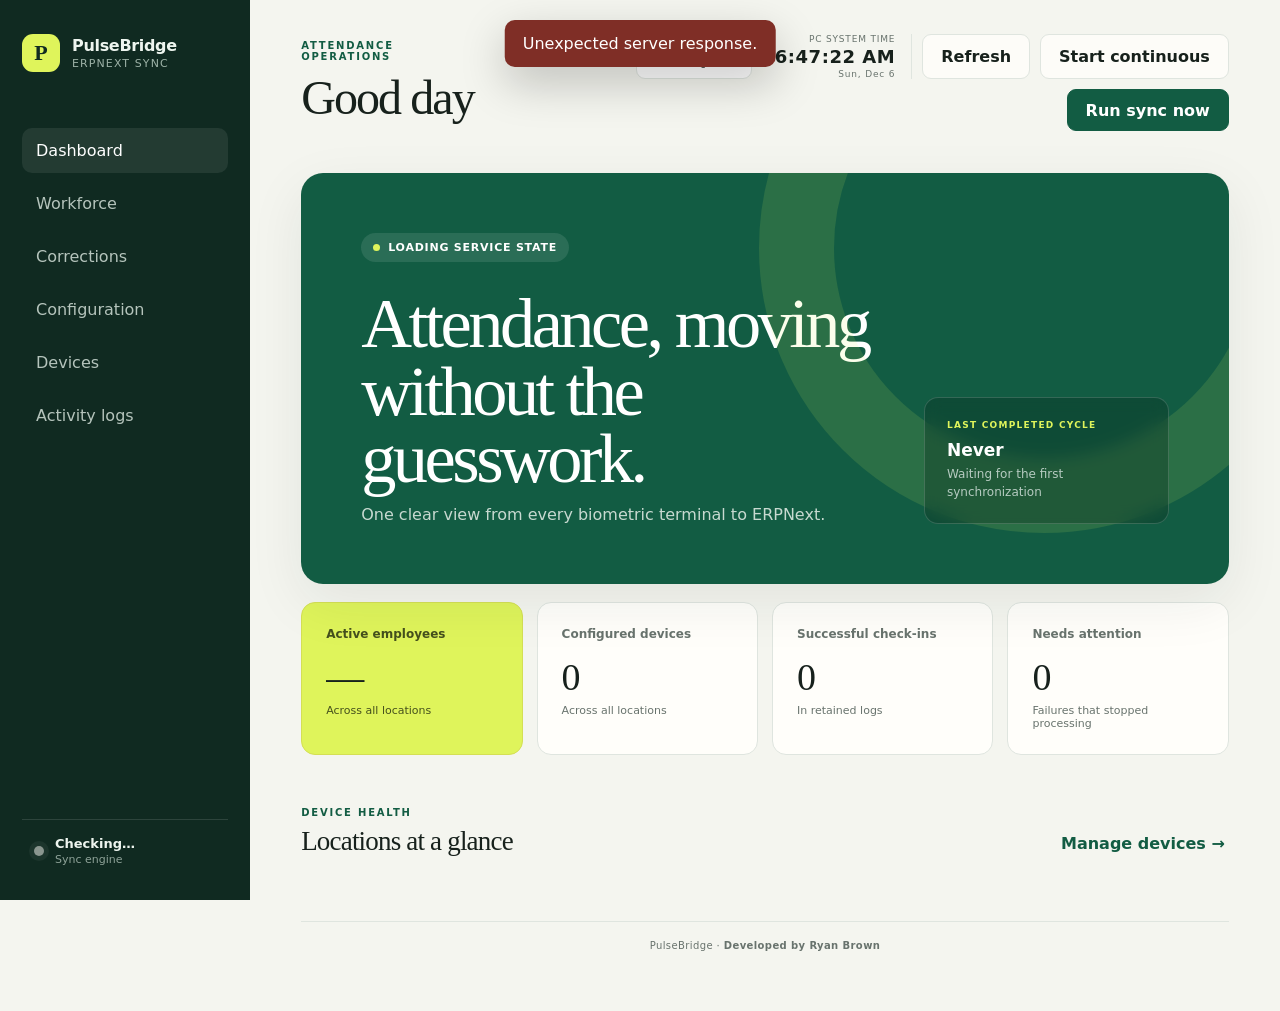
==== templates/index.html @ 0f3df9a3 "Add PulseBridge page templates" ====
<!doctype html>
<html lang="en">
<head>
  <meta charset="utf-8">
  <meta name="viewport" content="width=device-width, initial-scale=1">
  <meta name="description" content="Manage biometric attendance synchronization with ERPNext.">
  <meta name="author" content="Ryan Brown">
  <title>PulseBridge · ERPNext Biometric Sync</title>
  <link rel="icon" id="appFavicon" href="data:,">
  <link rel="stylesheet" href="/static/app.css?v=20260818-9">
</head>
<body>
  <div class="shell">
    <aside class="sidebar">
      <a class="brand" href="#dashboard" aria-label="PulseBridge home">
        <span class="brand-mark" id="brandMark">P</span>
        <span><strong id="brandName">PulseBridge</strong><small>ERPNext Sync</small></span>
      </a>
      <nav aria-label="Main navigation">
        <button class="nav-link active" data-view="dashboard">Dashboard</button>
        <button class="nav-link" data-view="workforce">Workforce</button>
        <button class="nav-link admin-only" data-view="device-users" hidden>Device users</button>
        <button class="nav-link" data-view="corrections">Corrections</button>
        <button class="nav-link" data-view="configuration">Configuration</button>
        <button class="nav-link" data-view="devices">Devices</button>
        <button class="nav-link" data-view="logs">Activity logs</button>
        <button class="nav-link admin-only" data-view="admin" hidden>Administration</button>
        <a class="nav-link nav-external admin-only" id="erpHrmLink" href="#" target="_blank" rel="noopener noreferrer" hidden>ERPNext HRM <span aria-hidden="true">↗</span></a>
      </nav>
      <div class="sidebar-foot">
        <span class="status-dot" id="sideStatusDot"></span>
        <div><strong id="sideStatus">Checking…</strong><small>Sync engine</small></div>
      </div>
    </aside>

    <main>
      <header class="topbar">
        <div>
          <p class="eyebrow">ATTENDANCE OPERATIONS</p>
          <h1 id="pageTitle">Good day</h1>
        </div>
        <div class="top-actions">
          <div class="erp-connection checking" id="erpConnection"><i></i><span><strong>ERPNext</strong><small>Checking…</small></span></div>
          <div class="system-clock" aria-label="PC system clock"><small>PC SYSTEM TIME</small><strong id="systemClock">--:--:--</strong><span id="systemDate">Loading date</span></div>
          <button class="button ghost" id="refreshButton">Refresh</button>
          <button class="button ghost" id="serviceToggleButton">Start continuous</button>
          <button class="button primary" id="runOnceButton">Run sync now</button>
        </div>
      </header>
      <div class="sync-progress" id="syncProgress" hidden>
        <div class="sync-progress-head"><div><small>ATTENDANCE SYNC PROGRESS</small><strong id="syncProgressLabel">Starting synchronization…</strong></div><b id="syncProgressPercent">0%</b></div>
        <div class="sync-overall-track"><span id="syncProgressBar"></span></div>
        <small class="sync-progress-counts" id="syncProgressCounts">Preparing configured devices…</small>
        <details class="sync-device-details" id="syncDeviceDetails">
          <summary><span>Device progress</span><small id="syncDeviceSummary">Preparing devices…</small></summary>
          <div class="sync-device-progress" id="syncDeviceProgress"></div>
        </details>
      </div>

      <section class="view active" id="view-dashboard">
        <div class="hero-panel">
          <div>
            <span class="live-pill"><i></i><span id="heroState">Loading service state</span></span>
            <h2>Attendance, moving<br>without the guesswork.</h2>
            <p>One clear view from every biometric terminal to ERPNext.</p>
          </div>
          <div class="hero-cycle">
            <small>LAST COMPLETED CYCLE</small>
            <strong id="lastCycle">Never</strong>
            <span id="cycleDetail">Waiting for the first synchronization</span>
          </div>
        </div>

        <div class="metrics">
          <article class="employee-total"><span>Active employees</span><strong id="employeeCount">—</strong><small>Across all locations</small></article>
          <article><span>Configured devices</span><strong id="deviceCount">0</strong><small>Across all locations</small></article>
          <article><span>Successful check-ins</span><strong id="successCount">0</strong><small>In retained logs</small></article>
          <article><span>Needs attention</span><strong id="failureCount">0</strong><small>Failures that stopped processing</small></article>
        </div>

        <div class="section-head">
          <div><p class="eyebrow">DEVICE HEALTH</p><h3>Locations at a glance</h3></div>
          <button class="text-button" data-go="devices">Manage devices →</button>
        </div>
        <div class="device-grid" id="overviewDevices"></div>
      </section>

      <section class="view" id="view-workforce">
        <div class="section-head compact">
          <div><p class="eyebrow">WORKFORCE</p><h2>Employees by location</h2><p>Active employees grouped by ERPNext Branch.</p></div>
          <span class="data-note" id="employeeStatus">Loading from ERPNext…</span>
        </div>
        <div class="workforce-total"><span>ALL LOCATIONS</span><strong id="workforceTotal">—</strong><small>Active employees in ERPNext</small></div>
        <div class="employee-grid" id="employeeLocations"></div>
      </section>

      <section class="view" id="view-device-users">
        <div class="section-head compact">
          <div><p class="eyebrow">DEVICE DIRECTORY</p><h2>Import clock users</h2><p>Scan a ZKTeco clock directly, compare enrolled users with ERPNext, and create selected missing employees for HR completion.</p></div>
        </div>
        <div class="device-user-scan">
          <label>Biometric location<select id="deviceUserLocation"></select></label>
          <button class="button primary" id="scanDeviceUsers">Scan device users</button>
          <span id="deviceUserScanStatus">Choose a reachable device.</span>
        </div>
        <div class="device-user-metrics" id="deviceUserMetrics" hidden></div>
        <div class="device-user-import" id="deviceUserImport" hidden>
          <div class="import-guidance"><strong>Clock and ERPNext identity</strong><span>Edit a name and use <b>Save to clock</b> to rename that device user. For new ERPNext employees, Employee ID can be edited; Biometric ID is locked to the clock User ID so future punches match. Employees are created <b>Inactive</b> for HR review.</span></div>
          <div class="import-defaults">
            <label>Company<select id="deviceUserCompany"></select></label>
            <label>Branch<select id="deviceUserBranch"></select></label>
            <label>Date of joining<input id="deviceUserJoiningDate" type="date"></label>
            <button class="button primary" id="importDeviceUsers">Upload selected to ERPNext</button>
          </div>
          <div class="device-user-toolbar">
            <label>Show<select id="deviceUserFilter"><option value="all">All users</option><option value="eligible">Eligible</option><option value="missing">Missing in ERPNext</option><option value="exists">Exists in ERPNext</option><option value="possible">Possible match</option><option value="no-fingerprint">No fingerprint</option></select></label>
            <label>Search<input id="deviceUserSearch" type="search" placeholder="Name or user ID"></label>
            <label>Rows<select id="deviceUserPageSize"><option value="20">20</option><option value="30">30</option><option value="50">50</option><option value="100">100</option></select></label>
            <div class="selection-count" id="deviceUserSelectedCount"><strong>0 selected</strong><span>No users selected</span></div>
            <div class="device-user-pagination"><button class="button ghost" id="deviceUserPrev" type="button">Previous</button><span id="deviceUserPageLabel">0 users</span><button class="button ghost" id="deviceUserNext" type="button">Next</button></div>
          </div>
          <div class="table-card device-user-table"><table><thead><tr><th>Select</th><th>Clock User ID</th><th>Employee name</th><th>ERP Employee ID</th><th>Biometric ID</th><th>Clock action</th><th>Fingerprints</th><th>ERPNext</th><th>Gender</th><th>Date of birth</th></tr></thead><tbody id="deviceUserRows"></tbody></table></div>
          <div class="import-results" id="deviceUserImportResults" aria-live="polite"></div>
        </div>
      </section>

      <section class="view" id="view-corrections">
        <div class="section-head compact">
          <div><p class="eyebrow">ATTENDANCE SAFETY NET</p><h2>Single-punch corrections</h2><p>Missing IN or OUT punches are issued only after the shift and its grace period have ended.</p></div>
          <button class="button ghost" id="refreshCorrections">Refresh</button>
        </div>
        <div class="correction-banner">
          <div><strong id="correctionState">Loading correction status…</strong><span>Generated records use the device label <code>AUTO-CORRECTION</code> and receive an ERPNext comment for review.</span></div>
          <label class="toggle-control"><input id="correctionOverallToggle" type="checkbox"><span class="toggle-track"></span><b>All locations</b></label>
        </div>
        <div class="location-correction-card">
          <div class="location-correction-head"><div><p class="eyebrow">LOCATION CONTROL</p><h3>Automatic time correction</h3><p>Turn correction off only where you do not want PulseBridge creating a missing IN or OUT.</p></div><button class="button primary" id="saveCorrectionSettings">Save correction settings</button></div>
          <div class="location-toggle-grid" id="locationCorrectionToggles"></div>
        </div>
        <div class="shift-health" id="shiftHealth"></div>
        <div class="section-head correction-head"><div><p class="eyebrow">WAITING</p><h3>Unmatched real punches</h3></div><span class="data-note" id="pendingCount">0 pending</span></div>
        <div class="correction-range-card">
          <div><strong>Correct a date range</strong><span>Only unmatched punches from enabled locations are processed. Shifts still inside their grace period remain waiting.</span></div>
          <label>From<input id="correctionFromDate" type="date"></label>
          <label>Through<input id="correctionToDate" type="date"></label>
          <button class="button primary" id="runCorrectionRange">Correct selected range</button>
        </div>
        <div class="table-card pending-table-card"><table><thead><tr><th>Employee ID</th><th>Location</th><th>Assignment date</th><th>Shift</th><th>Real punch</th><th>Will issue</th></tr></thead><tbody id="pendingCorrections"></tbody></table></div>
        <div class="section-head correction-head"><div><p class="eyebrow">AUDIT</p><h3>Issued corrections</h3></div></div>
        <div class="log-panel"><pre id="correctionHistory">Loading…</pre></div>
      </section>

      <section class="view" id="view-configuration">
        <div class="section-head compact">
          <div><p class="eyebrow">CONNECTION</p><h2>ERPNext configuration</h2><p>Credentials stay on this server and are never shown after saving.</p></div>
        </div>
        <form id="configForm" class="form-card">
          <div class="field wide"><label for="erpUrl">ERPNext URL</label><input id="erpUrl" type="url" required placeholder="https://erp.yourcompany.com"></div>
          <div class="field"><label for="apiKey">API key</label><div class="secret-input"><input id="apiKey" type="password" required autocomplete="off"><button type="button" data-reveal="apiKey" aria-label="Show API key">Show</button></div></div>
          <div class="field"><label for="apiSecret">API secret</label><div class="secret-input"><input id="apiSecret" type="password" autocomplete="new-password" placeholder="Leave blank to keep saved secret"><button type="button" data-reveal="apiSecret" aria-label="Show API secret">Show</button></div><small id="secretHint"></small></div>
          <div class="field"><label for="erpVersion">ERPNext version</label><input id="erpVersion" type="number" min="12" value="15"></div>
          <div class="field"><label for="pullFrequency">Pull every (minutes)</label><input id="pullFrequency" type="number" min="1" max="1440" value="15"></div>
          <div class="field"><label for="importStartDate">Sync punches from</label><input id="importStartDate" type="date"><small>Manual “Run sync now” begins on this date.</small></div>
          <div class="field"><label for="importEndDate">Sync punches through</label><input id="importEndDate" type="date"><small>Inclusive. Leave blank to sync through today.</small></div>
          <details class="advanced wide">
            <summary>Advanced shift logic</summary>
            <p>These fields preserve the custom logic from your existing <code>local_config.py</code>. Values use JSON format.</p>
            <div class="advanced-grid">
              <div class="field"><label for="defaultShifts">Device default shifts</label><textarea id="defaultShifts" rows="7" spellcheck="false"></textarea></div>
              <div class="field"><label for="shiftBoundaries">Shift boundaries</label><textarea id="shiftBoundaries" rows="7" spellcheck="false"></textarea></div>
              <div class="field"><label for="shiftLogic">IN/OUT time windows</label><textarea id="shiftLogic" rows="10" spellcheck="false"></textarea></div>
              <div class="field"><label for="allowedDeviceShifts">Allowed shifts by device</label><textarea id="allowedDeviceShifts" rows="10" spellcheck="false"></textarea></div>
              <label class="check-field"><input id="autoShift" type="checkbox"> Automatically detect shifts from punch time</label>
              <label class="check-field"><input id="autoAssignment" type="checkbox"> Create temporary Shift Assignments when needed</label>
              <label class="check-field"><input id="autoCorrectPunches" type="checkbox"> Correct a missing IN or OUT after the shift grace period</label>
              <label class="check-field"><input id="syncDeviceTime" type="checkbox"> Automatically set every device clock from this PC during attendance sync</label>
              <div class="field"><label for="singlePunchGrace">Single-punch grace by shift (minutes)</label><textarea id="singlePunchGrace" rows="7" spellcheck="false"></textarea></div>
              <div class="field"><label for="maxShiftDistance">Maximum shift distance (minutes)</label><input id="maxShiftDistance" type="number" min="1" max="1440"></div>
              <div class="field"><label for="assignmentPrefix">Automatic assignment prefix</label><input id="assignmentPrefix"></div>
            </div>
          </details>
          <div class="form-actions wide">
            <button type="button" class="button ghost" id="testErpButton">Test connection</button>
            <button type="submit" class="button primary">Save configuration</button>
          </div>
        </form>
        <div class="warning-card"><strong>Permission checklist</strong><p>The ERPNext API user needs Create access to Employee Checkin and Write access to Shift Type.</p></div>
      </section>

      <section class="view" id="view-devices">
        <div class="section-head compact">
          <div><p class="eyebrow">TERMINALS</p><h2>Biometric devices</h2><p>Add each ZKTeco-compatible terminal reachable from this server.</p></div>
          <button class="button primary" id="addDeviceButton">+ Add device</button>
        </div>
        <div class="clock-control">
          <div><p class="eyebrow">CLOCK CONTROL</p><h3>ZKTeco device time</h3><p>PC time is authoritative. Manual sync sets every reachable terminal to this computer's local time.</p></div>
          <button class="button primary" id="syncAllClocksButton">Sync all device clocks</button>
        </div>
        <div class="clock-results" id="clockSyncResults" aria-live="polite"></div>
        <div id="deviceEditor" class="device-editor"></div>
      </section>

      <section class="view" id="view-logs">
        <div class="section-head compact">
          <div><p class="eyebrow">AUDIT TRAIL</p><h2>Activity logs</h2><p>Recent sync messages from this installation.</p></div>
          <div class="segmented" role="group" aria-label="Log type">
            <button class="active" data-log="activity">Activity</button><button data-log="errors">Errors</button><button data-log="console">Console</button><button data-log="history">History</button>
          </div>
        </div>
        <div class="log-panel"><div class="log-toolbar"><span id="logLabel">Activity</span><button class="text-button" id="refreshLogs">Refresh</button></div><pre id="logOutput">Loading…</pre></div>
      </section>
      <section class="view" id="view-admin">
        <div class="section-head compact"><div><p class="eyebrow">OWNER CONTROL</p><h2>Administration</h2><p>Only administrators can manage access and branding.</p></div></div>
        <div class="admin-grid">
          <form class="form-card admin-card" id="brandingForm">
            <div class="field wide"><label for="adminAppName">Application name</label><input id="adminAppName" maxlength="60"></div>
            <div class="field wide"><label for="adminLogo">Logo image</label><input id="adminLogo" type="file" accept="image/png,image/jpeg,image/webp"><small>PNG, JPEG, or WebP; maximum 1.5 MB.</small></div>
            <div class="field wide"><label for="adminFooter">Footer text</label><input id="adminFooter" maxlength="160"></div>
            <div class="field"><label for="adminThemePreset">Color theme</label><select id="adminThemePreset"><option value="pulse">PulseBridge default</option><option value="logo">Logo colors</option><option value="ocean">Ocean</option><option value="royal">Royal</option><option value="sunset">Sunset</option></select></div>
            <div class="field"><label for="adminThemeMode">Appearance</label><select id="adminThemeMode"><option value="light">Light mode</option><option value="dark">Dark mode</option></select></div>
            <small class="theme-admin-note wide">The saved theme is applied to the dashboard for every user. Logo colors are generated from the uploaded logo.</small>
            <div class="form-actions wide"><button type="submit" class="button primary">Save branding</button></div>
          </form>
          <form class="form-card admin-card" id="userForm">
            <input id="editUserId" type="hidden">
            <div class="field"><label for="adminUsername">Username</label><input id="adminUsername" required minlength="3" maxlength="50" autocomplete="off"></div>
            <div class="field"><label for="adminPassword">Password</label><input id="adminPassword" type="password" minlength="10" autocomplete="new-password" placeholder="10 characters minimum"></div>
            <div class="field"><label for="adminRole">Role</label><select id="adminRole"><option value="user">User</option><option value="admin">Administrator</option></select></div>
            <label class="check-field"><input id="adminUserActive" type="checkbox" checked> Account active</label>
            <div class="form-actions wide"><button type="button" class="button ghost" id="cancelUserEdit">Clear</button><button type="submit" class="button primary">Save user</button></div>
          </form>
        </div>
        <div class="table-card"><table><thead><tr><th>Username</th><th>Role</th><th>Status</th><th>Actions</th></tr></thead><tbody id="adminUsers"></tbody></table></div>
        <section class="backup-section" aria-labelledby="backupTitle">
          <div class="backup-head">
            <div><p class="eyebrow">CONFIGURATION SAFETY</p><h3 id="backupTitle">Backup &amp; restore</h3><p>Save the complete PulseBridge setup to one password-encrypted file, then restore it on this PC or a new installation.</p></div>
            <div class="backup-scope"><span>ERPNext credentials</span><span>Devices &amp; shifts</span><span>Correction settings</span><span>Branding &amp; themes</span><span>Users &amp; administrators</span></div>
          </div>
          <div class="backup-grid">
            <form class="backup-panel" id="backupExportForm">
              <span class="backup-number">01</span><h4>Create backup</h4><p>Choose a password you will remember. PulseBridge cannot recover a forgotten backup password.</p>
              <label>Backup password<input id="backupExportPassword" type="password" required minlength="10" maxlength="256" autocomplete="new-password" placeholder="10 characters minimum"></label>
              <label>Confirm password<input id="backupExportConfirm" type="password" required minlength="10" maxlength="256" autocomplete="new-password" placeholder="Repeat backup password"></label>
              <button class="button primary" type="submit">Download encrypted backup</button>
            </form>
            <form class="backup-panel restore-panel" id="backupRestoreForm">
              <span class="backup-number">02</span><h4>Restore backup</h4><p>Restoring replaces all local configuration, branding, themes, and user accounts with the contents of the file.</p>
              <label>Backup file<input id="backupRestoreFile" type="file" required accept=".pulsebackup,application/octet-stream"></label>
              <label>Backup password<input id="backupRestorePassword" type="password" required minlength="10" maxlength="256" autocomplete="current-password" placeholder="Password used to create backup"></label>
              <button class="button danger" type="submit">Restore complete setup</button>
            </form>
          </div>
          <p class="backup-note"><strong>Not included:</strong> employee and attendance records already stored in ERPNext, biometric fingerprints stored on clocks, and temporary activity logs.</p>
        </section>
      </section>
      <footer class="developer-credit"><span id="footerBrand">PulseBridge</span> · <strong id="footerText">Developed by Ryan Brown</strong></footer>
    </main>
  </div>

  <div class="toast" id="toast" role="status" aria-live="polite"></div>
  <script src="/static/app.js?v=20260818-9" defer></script>
</body>
</html>
---- static/app.css ----
:root {
  --ink: #17211c;
  --muted: #68736d;
  --line: #dfe5df;
  --paper: #f4f5ef;
  --card: #fffefa;
  --green: #125c43;
  --lime: #dff45b;
  --sidebar: #102a21;
  --input: #fff;
  --table-head: #f3f5f0;
  --soft: #f6f7f2;
  --selected-row: #f0f7c7;
  --red: #ad3a2e;
  --shadow: 0 18px 55px rgba(28, 42, 34, .08);
}

body[data-theme="ocean"] { --green: #155f80; --lime: #74ddd2; --sidebar: #102d3b; }
body[data-theme="royal"] { --green: #5b439b; --lime: #d8c8ff; --sidebar: #261c43; }
body[data-theme="sunset"] { --green: #984b31; --lime: #f4bd65; --sidebar: #3b2118; }
body[data-mode="dark"] {
  color-scheme: dark;
  --ink: #edf4f0;
  --muted: #9eada6;
  --line: #34463d;
  --paper: #0c1511;
  --card: #15211b;
  --input: #101b16;
  --table-head: #1b2922;
  --soft: #18241e;
  --selected-row: #273c2d;
  --shadow: 0 18px 55px rgba(0, 0, 0, .28);
}

* { box-sizing: border-box; }
html { scroll-behavior: smooth; }
body {
  margin: 0;
  color: var(--ink);
  background: var(--paper);
  font-family: Inter, ui-sans-serif, system-ui, -apple-system, BlinkMacSystemFont, "Segoe UI", sans-serif;
  cursor: default;
  user-select: none;
}
button, input, select, textarea { font: inherit; }
button { cursor: pointer; }
input:not([type="checkbox"]):not([type="radio"]):not([type="button"]):not([type="submit"]), textarea { cursor: text; user-select: text; }
input[type="checkbox"], input[type="radio"], input[type="button"], input[type="submit"] { cursor: pointer; user-select: none; }
select, a, label, summary { cursor: pointer; }

.shell { min-height: 100vh; display: grid; grid-template-columns: 250px minmax(0, 1fr); }
.sidebar {
  position: sticky; top: 0; height: 100vh; padding: 34px 22px;
  display: flex; flex-direction: column; color: #eef5ef; background: var(--sidebar);
}
.brand { display: flex; align-items: center; gap: 12px; color: inherit; text-decoration: none; }
.brand-mark {
  width: 38px; height: 38px; display: grid; place-items: center; border-radius: 11px;
  color: var(--sidebar); background: var(--lime); font-family: Georgia, serif; font-size: 22px; font-weight: 800;
}
.brand strong, .brand small { display: block; }
.brand strong { letter-spacing: -.02em; }
.brand small { margin-top: 2px; color: #9db2a7; font-size: 11px; letter-spacing: .1em; text-transform: uppercase; }
nav { margin-top: 56px; display: grid; gap: 8px; }
.nav-link {
  width: 100%; padding: 13px 14px; display: flex; gap: 14px; align-items: center;
  border: 0; border-radius: 10px; color: #b5c4bc; background: transparent; font: inherit; text-align: left; text-decoration: none;
}
.nav-link:hover, .nav-link.active { color: #fff; background: rgba(255,255,255,.08); }
.nav-external { margin-top: -4px; padding-top: 10px; padding-bottom: 10px; justify-content: space-between; color: var(--lime); border: 1px solid rgba(255,255,255,.1); font-size: 11px; font-weight: 750; }
.nav-external:hover { color: var(--lime); border-color: color-mix(in srgb, var(--lime) 40%, transparent); }
.sidebar-foot { margin-top: auto; padding: 16px 12px 0; display: flex; gap: 11px; align-items: center; border-top: 1px solid rgba(255,255,255,.12); }
.sidebar-foot strong, .sidebar-foot small { display: block; }
.sidebar-foot strong { font-size: 13px; }
.sidebar-foot small { margin-top: 2px; color: #8fa399; font-size: 11px; }
.status-dot { width: 10px; height: 10px; border-radius: 50%; background: #8a968f; box-shadow: 0 0 0 5px rgba(255,255,255,.05); }
.status-dot.live { background: var(--lime); box-shadow: 0 0 0 5px rgba(223,244,91,.12); }

main { min-width: 0; padding: 34px clamp(24px, 4vw, 68px) 60px; }
.topbar { display: flex; align-items: center; justify-content: space-between; gap: 20px; margin-bottom: 42px; }
.eyebrow { margin: 0 0 8px; color: var(--green); font-size: 10px; font-weight: 800; letter-spacing: .18em; }
.topbar h1 { margin: 0; font-family: Georgia, "Times New Roman", serif; font-size: clamp(30px, 4vw, 48px); font-weight: 500; letter-spacing: -.04em; }
.top-actions { display: flex; flex-wrap: wrap; justify-content: flex-end; gap: 10px; }
.erp-connection { min-width: 116px; padding: 8px 11px; display: flex; align-items: center; gap: 8px; border: 1px solid var(--line); border-radius: 9px; background: #fff; }
.erp-connection i { width: 9px; height: 9px; border-radius: 50%; background: #8a968f; }
.erp-connection strong, .erp-connection small { display: block; }
.erp-connection strong { font-size: 10px; }
.erp-connection small { margin-top: 2px; font-size: 9px; }
.erp-connection.connected { color: #146943; background: #e4f1e9; border-color: #c8e3d2; }
.erp-connection.connected i { background: #20a263; box-shadow: 0 0 0 4px rgba(32,162,99,.12); }
.erp-connection.disconnected { color: #96372e; background: #fff0ed; border-color: #eccdc8; }
.erp-connection.disconnected i { background: #d34a3c; box-shadow: 0 0 0 4px rgba(211,74,60,.12); }
.sync-progress { margin: -26px 0 28px; padding: 18px; border: 1px solid var(--line); border-radius: 14px; background: var(--card); box-shadow: var(--shadow); }
.sync-progress[hidden] { display: none; }
.sync-progress-head { margin-bottom: 10px; display: flex; align-items: end; justify-content: space-between; gap: 18px; }
.sync-progress-head small, .sync-progress-head strong { display: block; }
.sync-progress-head small { margin-bottom: 4px; color: var(--green); font-size: 8px; font-weight: 850; letter-spacing: .13em; }
.sync-progress-head strong { font-family: Georgia, serif; font-size: 17px; font-weight: 500; }
.sync-progress-head b { color: var(--green); font-size: 17px; font-variant-numeric: tabular-nums; }
.sync-overall-track { height: 7px; overflow: hidden; border-radius: 999px; background: color-mix(in srgb, var(--line) 70%, var(--paper)); }
.sync-overall-track span { width: 0; height: 100%; display: block; border-radius: inherit; background: linear-gradient(90deg, var(--green), var(--lime)); transition: width .7s ease; }
.sync-device-details { margin-top: 12px; border-top: 1px solid var(--line); }
.sync-device-details summary { min-height: 52px; margin-top: 6px; padding: 0 12px; display: flex; align-items: center; justify-content: space-between; gap: 14px; border-radius: 9px; color: var(--ink); cursor: pointer; list-style: none; font-size: 12px; font-weight: 800; transition: background .16s ease; }
.sync-device-details summary:hover { background: var(--soft); }
.sync-device-details summary:focus-visible { outline: 3px solid color-mix(in srgb, var(--green) 18%, transparent); }
.sync-device-details summary::-webkit-details-marker { display: none; }
.sync-device-details summary span::before { content: "\25B8"; margin-right: 7px; display: inline-block; color: var(--green); transition: transform .18s ease; }
.sync-device-details[open] summary span::before { transform: rotate(90deg); }
.sync-device-details summary small { color: var(--muted); font-size: 10px; font-weight: 650; }
.sync-device-progress { margin-top: 10px; display: grid; gap: 8px; }
.sync-device-row { padding: 11px 12px; display: grid; grid-template-columns: minmax(150px, .8fr) minmax(230px, 1.4fr) auto; align-items: center; gap: 14px; border: 1px solid var(--line); border-radius: 10px; background: var(--soft); }
.sync-device-identity strong, .sync-device-identity span, .sync-device-date strong, .sync-device-date span { display: block; }
.sync-device-identity strong { font-size: 11px; }
.sync-device-row.completed-with-errors .sync-device-identity strong::before { content: ""; width: 8px; height: 8px; margin-right: 7px; display: inline-block; border-radius: 50%; background: var(--red); box-shadow: 0 0 0 3px color-mix(in srgb, var(--red) 15%, transparent); vertical-align: 1px; }
.sync-device-identity span { margin-top: 2px; color: var(--muted); font-size: 8px; font-weight: 750; letter-spacing: .07em; text-transform: uppercase; }
.sync-device-date strong { color: var(--green); font-size: 10px; }
.sync-device-date span { margin-top: 3px; color: var(--muted); font-size: 8px; }
.sync-device-bar { margin-top: 7px; height: 5px; overflow: hidden; border-radius: 999px; background: color-mix(in srgb, var(--line) 75%, var(--card)); }
.sync-device-bar i { width: 0; height: 100%; display: block; border-radius: inherit; background: var(--green); transition: width .8s ease; }
.sync-device-row.running { border-color: color-mix(in srgb, var(--green) 35%, var(--line)); }
.sync-device-row.running .sync-device-bar i { background: linear-gradient(90deg, var(--green), var(--lime)); }
.sync-device-row.completed .sync-device-bar i { background: #20a263; }
.sync-device-row.completed-with-errors { border-color: color-mix(in srgb, var(--red) 40%, var(--line)); }
.sync-device-row.completed-with-errors .sync-device-bar i { background: var(--red); }
.sync-device-stats { min-width: 112px; color: var(--muted); font-size: 8px; line-height: 1.55; text-align: right; white-space: nowrap; }
.sync-device-stats b { display: block; color: var(--ink); font-size: 10px; font-variant-numeric: tabular-nums; }
.sync-progress-counts { margin-top: 10px; display: block; color: var(--muted); font-size: 9px; }
.system-clock { min-width: 142px; padding-right: 16px; display: grid; justify-items: end; align-content: center; border-right: 1px solid var(--line); }
.system-clock small, .system-clock span { color: var(--muted); font-size: 9px; letter-spacing: .09em; }
.system-clock strong { margin: 2px 0; font-variant-numeric: tabular-nums; font-size: 18px; letter-spacing: .03em; }
.button { min-height: 42px; padding: 0 18px; border: 1px solid var(--line); border-radius: 9px; font-weight: 750; }
.button.primary { color: #fff; background: var(--green); border-color: var(--green); }
.button.primary:hover { background: #0b4934; }
.button.danger { color: #fff; background: var(--red); border-color: var(--red); }
.button.danger:hover { filter: brightness(.9); }
.button.ghost { color: var(--ink); background: color-mix(in srgb, var(--card) 82%, transparent); }
.button:disabled { cursor: wait; opacity: .55; }
.secret-input button:disabled { cursor: default; color: #176b4a; background: #e5f2e9; opacity: 1; }
.field small.saved-secret { color: #176b4a; font-weight: 700; }
.text-button { padding: 4px; border: 0; color: var(--green); background: transparent; font-weight: 750; }

.view { display: none; }
.view.active { display: block; animation: appear .24s ease; }
@keyframes appear { from { opacity: 0; transform: translateY(4px); } }
.hero-panel {
  min-height: 330px; padding: clamp(28px, 5vw, 60px); display: flex; align-items: flex-end; justify-content: space-between; gap: 28px;
  overflow: hidden; position: relative; color: #fff; border-radius: 22px; background: var(--green); box-shadow: var(--shadow);
}
.hero-panel::after {
  content: ""; position: absolute; width: 420px; height: 420px; right: -100px; top: -210px;
  border: 75px solid rgba(223,244,91,.12); border-radius: 50%;
}
.live-pill { display: inline-flex; gap: 8px; align-items: center; padding: 8px 12px; border-radius: 999px; background: rgba(255,255,255,.1); font-size: 11px; font-weight: 800; letter-spacing: .07em; text-transform: uppercase; }
.live-pill i { width: 7px; height: 7px; border-radius: 50%; background: var(--lime); }
.hero-panel h2 { margin: 28px 0 12px; font-family: Georgia, "Times New Roman", serif; font-size: clamp(40px, 5.5vw, 72px); font-weight: 500; line-height: .96; letter-spacing: -.05em; }
.hero-panel p { margin: 0; color: #c7d9d0; font-size: 16px; }
.hero-cycle { min-width: 230px; padding: 22px; position: relative; z-index: 1; border: 1px solid rgba(255,255,255,.16); border-radius: 14px; background: rgba(6,29,20,.26); backdrop-filter: blur(8px); }
.hero-cycle small, .hero-cycle span, .hero-cycle strong { display: block; }
.hero-cycle small { color: var(--lime); font-size: 9px; font-weight: 800; letter-spacing: .14em; }
.hero-cycle strong { margin: 10px 0 5px; font-size: 17px; }
.hero-cycle span { color: #b6cbc1; font-size: 12px; line-height: 1.5; }

.metrics { margin: 18px 0 52px; display: grid; grid-template-columns: repeat(4, 1fr); gap: 14px; }
.metrics article { padding: 24px; border: 1px solid var(--line); border-radius: 14px; background: var(--card); }
.metrics .employee-total { border-color: #d4df54; background: var(--lime); }
.metrics .employee-total span, .metrics .employee-total small { color: #45501d; }
.metrics span, .metrics small { display: block; color: var(--muted); }
.metrics span { font-size: 12px; font-weight: 750; }
.metrics strong { display: block; margin: 14px 0 5px; font-family: Georgia, serif; font-size: 38px; font-weight: 500; }
.metrics small { font-size: 11px; }
.section-head { margin: 0 0 18px; display: flex; justify-content: space-between; align-items: end; gap: 20px; }
.section-head.compact { margin-bottom: 28px; }
.section-head h2, .section-head h3 { margin: 0; font-family: Georgia, serif; font-weight: 500; letter-spacing: -.03em; }
.section-head h2 { font-size: clamp(32px, 4vw, 48px); }
.section-head h3 { font-size: 27px; }
.section-head div > p:last-child:not(.eyebrow) { max-width: 620px; margin: 9px 0 0; color: var(--muted); }
.device-grid { display: grid; grid-template-columns: repeat(3, 1fr); gap: 14px; }
.employee-grid { margin-bottom: 48px; display: grid; grid-template-columns: repeat(4, 1fr); gap: 12px; }
.employee-location { padding: 18px 20px; display: flex; justify-content: space-between; align-items: center; gap: 12px; border: 1px solid var(--line); border-radius: 12px; background: var(--card); }
.employee-location.all { border-color: #d4df54; background: var(--lime); }
.employee-location span { color: var(--muted); font-size: 11px; font-weight: 750; }
.employee-location.all span { color: #45501d; }
.employee-location strong { font-family: Georgia, serif; font-size: 28px; font-weight: 500; }
.data-note { color: var(--muted); font-size: 11px; }
.workforce-total { margin-bottom: 14px; padding: 28px 30px; display: grid; grid-template-columns: 1fr auto; align-items: center; border: 1px solid #d4df54; border-radius: 16px; background: var(--lime); }
.workforce-total span { color: #45501d; font-size: 11px; font-weight: 850; letter-spacing: .12em; }
.workforce-total strong { grid-row: span 2; font-family: Georgia, serif; font-size: 52px; font-weight: 500; }
.workforce-total small { color: #59632b; font-size: 11px; }
.device-user-scan { margin-bottom: 14px; padding: 18px; display: grid; grid-template-columns: minmax(260px, 420px) auto 1fr; align-items: end; gap: 14px; border: 1px solid var(--line); border-radius: 14px; background: var(--card); }
.device-user-scan label, .import-defaults label { display: grid; gap: 7px; color: var(--muted); font-size: 9px; font-weight: 800; letter-spacing: .07em; text-transform: uppercase; }
.device-user-scan > span { align-self: center; color: var(--muted); font-size: 11px; }
.device-user-metrics { margin-bottom: 14px; display: grid; grid-template-columns: repeat(4, 1fr); gap: 10px; }
.device-user-metrics article { padding: 18px; border: 1px solid var(--line); border-radius: 12px; background: var(--card); }
.device-user-metrics span, .device-user-metrics strong { display: block; }
.device-user-metrics span { color: var(--muted); font-size: 10px; }
.device-user-metrics strong { margin-top: 8px; font-family: Georgia, serif; font-size: 28px; font-weight: 500; }
.device-user-import { display: grid; gap: 12px; }
.import-guidance { padding: 16px 18px; display: flex; justify-content: space-between; gap: 24px; border: 1px solid #d4df54; border-radius: 12px; background: #f5f8d9; }
.import-guidance strong { white-space: nowrap; }
.import-guidance span { color: var(--muted); font-size: 11px; line-height: 1.5; }
.import-defaults { padding: 16px 18px; display: grid; grid-template-columns: 1fr 1fr 180px auto; align-items: end; gap: 14px; border: 1px solid var(--line); border-radius: 12px; background: var(--card); }
.device-user-toolbar { padding: 12px 14px; display: grid; grid-template-columns: 180px minmax(190px, 1fr) 90px minmax(160px, auto) auto; align-items: end; gap: 12px; border: 1px solid var(--line); border-radius: 12px; background: var(--card); }
.device-user-toolbar label { display: grid; gap: 5px; color: var(--muted); font-size: 9px; font-weight: 800; letter-spacing: .07em; text-transform: uppercase; }
.device-user-toolbar input, .device-user-toolbar select { height: 38px; min-height: 38px; padding: 6px 9px; font-size: 11px; }
.selection-count { min-height: 38px; padding: 5px 11px; display: grid; align-content: center; border-left: 3px solid var(--line); }
.selection-count strong, .selection-count span { display: block; }
.selection-count strong { font-size: 12px; }
.selection-count span { margin-top: 2px; color: var(--muted); font-size: 9px; }
.selection-count.has-selection { border-left-color: var(--lime); color: var(--green); }
.device-user-pagination { display: flex; align-items: center; justify-content: flex-end; gap: 8px; }
.device-user-pagination .button { min-height: 38px; padding: 0 11px; font-size: 10px; }
.device-user-pagination span { min-width: 76px; color: var(--muted); font-size: 10px; text-align: center; }
.device-user-table { max-height: 660px; overflow: auto; }
.device-user-table thead th { position: sticky; top: 0; z-index: 1; }
.device-user-table input[type="checkbox"] { width: 17px; min-height: 17px; accent-color: var(--green); }
.device-user-table select, .device-user-table input[type="date"], .device-user-table input[type="text"] { min-width: 145px; height: 38px; min-height: 38px; padding: 6px 8px; font-size: 11px; }
.device-user-table .user-name { min-width: 210px; }
.device-user-table .erp-employee-number { min-width: 125px; }
.device-user-table .biometric-id { display: inline-flex; min-width: 95px; padding: 9px 10px; border: 1px solid var(--line); border-radius: 8px; color: var(--green); background: #edf3ef; font-weight: 800; }
.device-user-table .save-clock-name { min-width: 110px; white-space: nowrap; }
.device-user-table tr:not(.eligible-user) { color: #7a847e; background: #f5f6f2; }
.device-user-table tbody tr td { transition: background .16s ease, box-shadow .16s ease; }
.device-user-table tbody tr.selected-user td { background: var(--selected-row); }
.device-user-table tbody tr.selected-user td:first-child { box-shadow: inset 4px 0 0 var(--green); }
.enrollment { padding: 5px 8px; border-radius: 999px; font-size: 9px; font-weight: 800; white-space: nowrap; }
.enrollment.ready { color: #146943; background: #e4f1e9; }
.enrollment.missing { color: #8a493f; background: #fff0ed; }
.import-results { display: grid; gap: 6px; }
.import-result { padding: 11px 14px; display: flex; justify-content: space-between; gap: 16px; border-radius: 9px; color: #146943; background: #e4f1e9; font-size: 11px; }
.import-result.failed { color: var(--red); background: #fff0ed; }
.device-card { padding: 22px; border: 1px solid var(--line); border-radius: 14px; background: var(--card); }
.device-card .card-top { display: flex; align-items: center; justify-content: space-between; gap: 10px; }
.card-badges { display: flex; flex-wrap: wrap; justify-content: flex-end; gap: 6px; }
.device-card h4 { margin: 0; font-size: 15px; }
.device-card p { margin: 7px 0 22px; color: var(--muted); font-size: 12px; }
.device-card p small { margin-top: 5px; display: block; font-size: 9px; }
.health { padding: 5px 8px; border-radius: 999px; color: var(--green); background: #e4f1e9; font-size: 9px; font-weight: 800; letter-spacing: .06em; text-transform: uppercase; }
.health.waiting { color: #7c6432; background: #f5ebcd; }
.health.employees { color: #46501d; background: var(--lime); }
.connection-state { padding: 5px 8px; display: inline-flex; align-items: center; gap: 5px; border-radius: 999px; font-size: 9px; font-weight: 800; letter-spacing: .04em; text-transform: uppercase; }
.connection-state i { width: 7px; height: 7px; border-radius: 50%; background: currentColor; }
.connection-state.online { color: #157047; background: #e2f3e9; }
.connection-state.offline { color: #a43a30; background: #fde7e3; }
.connection-state.checking { color: #756538; background: #f3ecd5; }
.card-stats { padding-top: 15px; display: flex; justify-content: space-between; border-top: 1px solid var(--line); }
.card-stats span { color: var(--muted); font-size: 10px; }
.card-stats strong { display: block; margin-top: 4px; font-size: 12px; }
.empty { padding: 32px; grid-column: 1 / -1; border: 1px dashed #bdc8c0; border-radius: 14px; color: var(--muted); text-align: center; }

.form-card { padding: 28px; display: grid; grid-template-columns: 1fr 1fr; align-items: start; gap: 22px; border: 1px solid var(--line); border-radius: 16px; background: var(--card); }
.field { display: grid; gap: 8px; }
.field.wide, .advanced.wide, .form-actions.wide { grid-column: 1 / -1; }
.field label { font-size: 12px; font-weight: 800; }
.field small { color: var(--muted); font-size: 10px; }
input, select, textarea { width: 100%; min-height: 44px; padding: 10px 12px; border: 1px solid var(--line); border-radius: 8px; color: var(--ink); background: var(--input); outline: none; }
input[type="date"] { height: 44px; min-height: 44px; align-self: start; }
textarea { resize: vertical; font-family: "SFMono-Regular", Consolas, monospace; font-size: 11px; line-height: 1.55; }
input:focus, select:focus, textarea:focus { border-color: var(--green); box-shadow: 0 0 0 3px rgba(18,92,67,.1); }
.secret-input { position: relative; }
.secret-input input { padding-right: 68px; }
.secret-input button { position: absolute; top: 6px; right: 6px; min-width: 54px; height: 32px; padding: 0 9px; border: 0; border-radius: 6px; color: var(--green); background: #edf2ed; font-size: 10px; font-weight: 800; }
.secret-input button:hover { background: #e1e9e2; }
.secret-input button:focus-visible { outline: 3px solid rgba(18,92,67,.18); }
.advanced { margin-top: 6px; padding: 18px; border: 1px solid var(--line); border-radius: 12px; background: var(--soft); }
.advanced summary { cursor: pointer; color: var(--green); font-size: 13px; font-weight: 800; }
.advanced > p { color: var(--muted); font-size: 11px; }
.advanced-grid { margin-top: 18px; display: grid; grid-template-columns: 1fr 1fr; gap: 18px; }
.check-field { display: flex; align-items: center; gap: 10px; color: var(--ink); font-size: 12px; font-weight: 700; }
.check-field input { width: 17px; min-height: 17px; accent-color: var(--green); }
.form-actions { display: flex; justify-content: flex-end; gap: 10px; padding-top: 6px; }
.warning-card { margin-top: 14px; padding: 18px 20px; display: flex; gap: 20px; align-items: center; border-radius: 12px; color: #624d1f; background: #f2e8c8; }
.warning-card p { margin: 0; font-size: 12px; }

.correction-banner { margin-bottom: 14px; padding: 20px 22px; display: flex; justify-content: space-between; align-items: center; gap: 24px; border: 1px solid #d4df54; border-radius: 14px; background: #f5f8d9; }
.correction-banner strong, .correction-banner div > span { display: block; }
.correction-banner div > span { margin-top: 5px; color: var(--muted); font-size: 12px; }
.location-correction-card { margin-bottom: 14px; padding: 22px; border: 1px solid var(--line); border-radius: 14px; background: var(--card); }
.location-correction-head { margin-bottom: 18px; display: flex; justify-content: space-between; align-items: center; gap: 20px; }
.location-correction-head h3 { margin: 0; font-family: Georgia, serif; font-size: 25px; font-weight: 500; }
.location-correction-head p:last-child { margin: 6px 0 0; color: var(--muted); font-size: 12px; }
.location-toggle-grid { display: grid; grid-template-columns: repeat(3, 1fr); gap: 9px; }
.location-toggle { padding: 14px; display: flex; justify-content: space-between; align-items: center; gap: 12px; border: 1px solid var(--line); border-radius: 10px; background: #f7f8f4; }
.location-toggle > span:first-child strong, .location-toggle > span:first-child small { display: block; }
.location-toggle > span:first-child strong { font-size: 12px; }
.location-toggle > span:first-child small { margin-top: 3px; color: var(--muted); font-size: 9px; }
.toggle-control { display: inline-flex; align-items: center; gap: 8px; cursor: pointer; white-space: nowrap; }
.toggle-control input { position: absolute; opacity: 0; pointer-events: none; }
.toggle-track { width: 40px; height: 22px; padding: 3px; display: block; border-radius: 999px; background: #b9c1bb; transition: .18s ease; }
.toggle-track::after { content: ""; width: 16px; height: 16px; display: block; border-radius: 50%; background: #fff; box-shadow: 0 1px 3px rgba(0,0,0,.2); transition: .18s ease; }
.toggle-control input:checked + .toggle-track { background: var(--green); }
.toggle-control input:checked + .toggle-track::after { transform: translateX(18px); }
.toggle-control input:focus-visible + .toggle-track { outline: 3px solid rgba(18,92,67,.18); }
.toggle-control b { min-width: 24px; font-size: 9px; letter-spacing: .05em; }
.paused-label { padding: 4px 7px; border-radius: 999px; color: #74591d; background: #f2e8c8; font-size: 9px; font-weight: 800; text-transform: uppercase; }
.shift-health { margin-bottom: 36px; display: flex; flex-wrap: wrap; gap: 8px; }
.shift-chip { padding: 10px 13px; display: grid; gap: 2px; border-radius: 9px; font-size: 11px; }
.shift-chip.ready { color: var(--green); background: #e4f1e9; }
.shift-chip.warning { color: #74591d; background: #f2e8c8; }
.shift-chip span { font-size: 9px; text-transform: uppercase; letter-spacing: .06em; }
.correction-head { margin-top: 28px; }
.correction-range-card { margin-bottom: 12px; padding: 16px 18px; display: grid; grid-template-columns: minmax(260px, 1fr) 175px 175px auto; align-items: end; gap: 14px; border: 1px solid #cddbd2; border-radius: 12px; background: #f8faf6; }
.correction-range-card > div strong, .correction-range-card > div span { display: block; }
.correction-range-card > div strong { font-family: Georgia, serif; font-size: 18px; font-weight: 500; }
.correction-range-card > div span { margin-top: 5px; color: var(--muted); font-size: 10px; line-height: 1.45; }
.correction-range-card label { display: grid; gap: 6px; color: var(--muted); font-size: 9px; font-weight: 800; letter-spacing: .07em; text-transform: uppercase; }
.correction-range-card input { height: 42px; }
.table-card { overflow-x: auto; border: 1px solid var(--line); border-radius: 14px; background: var(--card); }
.pending-table-card { max-height: 939px; overflow: auto; }
.pending-table-card thead th { position: sticky; top: 0; z-index: 1; box-shadow: 0 1px 0 var(--line); }
.pending-table-card tbody tr { height: 45px; }
.pending-table-card tbody td { height: 45px; padding-top: 9px; padding-bottom: 9px; }
table { width: 100%; border-collapse: collapse; font-size: 12px; }
th, td { padding: 14px 16px; border-bottom: 1px solid var(--line); text-align: left; white-space: nowrap; }
th { color: var(--muted); background: var(--table-head); font-size: 9px; letter-spacing: .08em; text-transform: uppercase; }
tbody tr:last-child td { border-bottom: 0; }
.empty-cell { padding: 28px; color: var(--muted); text-align: center; }

.device-editor { display: grid; gap: 12px; }
.clock-control { margin-bottom: 12px; padding: 22px; display: flex; justify-content: space-between; align-items: center; gap: 24px; border: 1px solid #d4df54; border-radius: 14px; background: #f5f8d9; }
.clock-control h3 { margin: 0; font-family: Georgia, serif; font-size: 24px; font-weight: 500; }
.clock-control p:last-child { margin: 7px 0 0; color: var(--muted); font-size: 12px; }
.clock-results { margin-bottom: 12px; display: grid; gap: 6px; }
.clock-result { padding: 10px 13px; display: flex; justify-content: space-between; gap: 12px; border-radius: 8px; color: var(--green); background: #e4f1e9; font-size: 11px; }
.clock-result.failed { color: var(--red); background: #fff0ed; }
.device-row { padding: 20px; display: grid; grid-template-columns: 1.1fr 1fr 1fr .8fr 1.35fr; gap: 12px; align-items: end; border: 1px solid var(--line); border-radius: 14px; background: var(--card); }
.device-row.is-new { border-color: #b9cb34; box-shadow: 0 0 0 3px rgba(212,223,84,.16); }
.device-row .field label { font-size: 10px; color: var(--muted); letter-spacing: .05em; text-transform: uppercase; }
.icon-button { width: 42px; height: 42px; border: 1px solid #ead0cc; border-radius: 8px; color: var(--red); background: #fff7f5; font-weight: 800; }
.row-actions { display: flex; gap: 8px; }
.row-actions .button { min-height: 42px; padding: 0 13px; font-size: 11px; }
.test-device { min-height: 42px; padding: 0 12px; border: 1px solid var(--line); border-radius: 8px; color: var(--green); background: transparent; font-size: 11px; font-weight: 800; }
.sync-device-time { min-height: 42px; padding: 0 12px; border: 1px solid #d4df54; border-radius: 8px; color: #46501d; background: var(--lime); font-size: 11px; font-weight: 800; }
.sticky-save { margin-top: 18px; padding: 16px 18px; display: flex; justify-content: space-between; align-items: center; border-radius: 12px; color: var(--muted); background: #e7ebe5; font-size: 12px; }

.segmented { padding: 3px; display: flex; border: 1px solid var(--line); border-radius: 9px; background: #eaede8; }
.segmented button { padding: 8px 12px; border: 0; border-radius: 6px; color: var(--muted); background: transparent; font-size: 11px; font-weight: 750; }
.segmented button.active { color: var(--ink); background: #fff; box-shadow: 0 1px 4px rgba(0,0,0,.08); }
.log-panel { overflow: hidden; border: 1px solid #273a32; border-radius: 14px; background: #10221b; box-shadow: var(--shadow); }
.log-toolbar { padding: 13px 18px; display: flex; justify-content: space-between; color: #dce8e1; border-bottom: 1px solid rgba(255,255,255,.1); font-size: 12px; font-weight: 800; }
.log-toolbar .text-button { color: var(--lime); }
pre { min-height: 420px; max-height: 600px; margin: 0; padding: 22px; overflow: auto; color: #a9c3b7; font-family: "SFMono-Regular", Consolas, monospace; font-size: 11px; line-height: 1.7; white-space: pre-wrap; cursor: text; user-select: text; }
.toast { position: fixed; top: 20px; left: 50%; width: max-content; max-width: min(520px, calc(100vw - 32px)); padding: 14px 18px; z-index: 20; border-radius: 10px; color: #fff; background: #132b21; box-shadow: 0 16px 45px rgba(0,0,0,.22); opacity: 0; transform: translate(-50%, -16px); pointer-events: none; text-align: center; transition: .2s ease; }
.toast.show { opacity: 1; transform: translate(-50%, 0); }
.toast.error { background: #7f2e26; }
.developer-credit { margin-top: 46px; padding-top: 18px; color: var(--muted); border-top: 1px solid var(--line); font-size: 10px; letter-spacing: .04em; text-align: center; }
[hidden] { display: none !important; }
.brand-mark.has-logo { background-color: #fff; background-position: center; background-repeat: no-repeat; background-size: contain; }
.admin-grid { margin-bottom: 18px; display: grid; grid-template-columns: 1fr 1fr; gap: 18px; }
.admin-card { grid-template-columns: 1fr 1fr; }
.theme-admin-note { grid-column: 1 / -1; margin-top: -8px; color: var(--muted); font-size: 10px; line-height: 1.5; }
.backup-section { margin-top: 20px; padding: 26px; border: 1px solid var(--line); border-radius: 16px; background: var(--card); }
.backup-head { margin-bottom: 22px; display: grid; grid-template-columns: minmax(280px, 1fr) minmax(320px, .9fr); align-items: end; gap: 28px; }
.backup-head h3 { margin: 0; font-family: Georgia, serif; font-size: 30px; font-weight: 500; letter-spacing: -.03em; }
.backup-head p:last-child { max-width: 660px; margin: 8px 0 0; color: var(--muted); font-size: 12px; line-height: 1.55; }
.backup-scope { display: flex; flex-wrap: wrap; justify-content: flex-end; gap: 6px; }
.backup-scope span { padding: 6px 8px; border-radius: 999px; color: var(--green); background: color-mix(in srgb, var(--green) 9%, var(--card)); font-size: 9px; font-weight: 800; }
.backup-grid { display: grid; grid-template-columns: 1fr 1fr; gap: 14px; }
.backup-panel { padding: 22px; display: grid; grid-template-columns: 1fr 1fr; align-items: end; gap: 14px; border: 1px solid var(--line); border-radius: 13px; background: var(--soft); }
.backup-panel .backup-number, .backup-panel h4, .backup-panel > p, .backup-panel > button { grid-column: 1 / -1; }
.backup-number { color: var(--green); font: 800 10px/1 Inter, sans-serif; letter-spacing: .14em; }
.backup-panel h4 { margin: -4px 0 0; font-family: Georgia, serif; font-size: 22px; font-weight: 500; }
.backup-panel > p { margin: -5px 0 2px; color: var(--muted); font-size: 10px; line-height: 1.5; }
.backup-panel label { display: grid; gap: 6px; color: var(--muted); font-size: 9px; font-weight: 800; letter-spacing: .06em; text-transform: uppercase; }
.backup-panel input { height: 42px; min-height: 42px; font-size: 11px; text-transform: none; letter-spacing: normal; }
.backup-panel > button { justify-self: end; }
.restore-panel { border-color: color-mix(in srgb, var(--red) 28%, var(--line)); }
.backup-note { margin: 15px 0 0; padding-top: 14px; color: var(--muted); border-top: 1px solid var(--line); font-size: 10px; line-height: 1.55; }
body[data-mode="dark"] .erp-connection,
body[data-mode="dark"] .sync-progress,
body[data-mode="dark"] .device-user-table tr:not(.eligible-user),
body[data-mode="dark"] .location-toggle,
body[data-mode="dark"] .correction-range-card,
body[data-mode="dark"] .sticky-save,
body[data-mode="dark"] .segmented { background: var(--soft); }
body[data-mode="dark"] .advanced,
body[data-mode="dark"] .device-user-table .biometric-id { color: var(--ink); background: var(--input); }
body[data-mode="dark"] .segmented button.active { background: var(--card); }
body[data-mode="dark"] .secret-input button { color: var(--ink); background: var(--soft); }
body[data-mode="dark"] .icon-button { background: #2a1716; }
body[data-mode="dark"] .import-guidance,
body[data-mode="dark"] .correction-banner,
body[data-mode="dark"] .clock-control { color: #e8f0b7; background: color-mix(in srgb, var(--lime) 13%, var(--card)); }
body[data-mode="dark"] .warning-card { color: #f0d997; background: #342d1d; }
body[data-mode="dark"] input[type="date"] { color-scheme: dark; }
.login-page { min-height: 100vh; position: relative; overflow: hidden; color: #eff7f2; background: #081b15; }
.login-page::before { content: ""; position: fixed; inset: 0; opacity: .16; pointer-events: none; background-image: linear-gradient(rgba(255,255,255,.08) 1px, transparent 1px), linear-gradient(90deg, rgba(255,255,255,.08) 1px, transparent 1px); background-size: 56px 56px; mask-image: linear-gradient(to right, #000, transparent 74%); }
.login-orb { position: fixed; border-radius: 50%; filter: blur(3px); pointer-events: none; }
.login-orb-one { width: 520px; height: 520px; left: -210px; top: -210px; background: radial-gradient(circle, rgba(191,229,81,.18), rgba(191,229,81,0) 68%); }
.login-orb-two { width: 650px; height: 650px; right: -290px; bottom: -330px; background: radial-gradient(circle, rgba(47,153,112,.2), rgba(47,153,112,0) 68%); }
.login-shell { width: 100%; min-height: 100vh; padding: 0; position: relative; display: grid; grid-template-columns: minmax(430px, 1.08fr) minmax(430px, .92fr); }
.login-story { min-height: 100vh; padding: clamp(38px, 5vw, 76px); display: flex; flex-direction: column; justify-content: space-between; }
.login-brand { display: flex; align-items: center; gap: 13px; font-size: 17px; letter-spacing: -.02em; }
.login-brand > span, .login-brand > img { width: 42px; height: 42px; display: grid; place-items: center; border-radius: 12px; color: #092219; background: var(--lime); font: 800 23px Georgia, serif; object-fit: contain; }
.login-brand > img { padding: 5px; background: #fff; }
.login-story-copy { max-width: 680px; padding: 70px 0 54px; }
.login-live { width: fit-content; margin-bottom: 28px; padding: 8px 12px; display: flex; align-items: center; gap: 9px; border: 1px solid rgba(223,244,91,.22); border-radius: 999px; color: #dce8df; background: rgba(223,244,91,.07); font-size: 11px; font-weight: 700; letter-spacing: .04em; }
.login-live i { width: 7px; height: 7px; border-radius: 50%; background: var(--lime); box-shadow: 0 0 0 5px rgba(223,244,91,.1); }
.login-story h1 { margin: 0; max-width: 720px; color: #fff; font-family: Georgia, "Times New Roman", serif; font-size: clamp(56px, 6.8vw, 104px); font-weight: 400; line-height: .93; letter-spacing: -.065em; }
.login-story h1 em { color: var(--lime); font-weight: 400; }
.login-story-copy > p { max-width: 590px; margin: 30px 0 0; color: #9fb6aa; font-size: clamp(15px, 1.4vw, 19px); line-height: 1.65; }
.login-features { display: grid; grid-template-columns: repeat(3, 1fr); border-top: 1px solid rgba(255,255,255,.12); }
.login-features > div { padding: 22px 18px 0 0; display: flex; gap: 14px; }
.login-features b { color: var(--lime); font-size: 10px; letter-spacing: .12em; }
.login-features strong, .login-features small { display: block; }
.login-features strong { color: #e9f1ec; font-size: 12px; }
.login-features small { margin-top: 5px; color: #789187; font-size: 10px; line-height: 1.4; }
.login-panel { min-height: 100vh; padding: clamp(28px, 5vw, 76px); display: flex; flex-direction: column; align-items: center; justify-content: center; color: var(--ink); background: rgba(244,246,240,.97); box-shadow: -25px 0 80px rgba(0,0,0,.16); }
.login-panel::before { content: ""; width: 74px; height: 5px; position: absolute; top: 0; background: var(--lime); border-radius: 0 0 5px 5px; }
.login-card { width: min(470px, 100%); padding: 44px; border: 1px solid rgba(18,92,67,.1); border-radius: 22px; background: rgba(255,255,252,.88); box-shadow: 0 24px 70px rgba(28,42,34,.1); backdrop-filter: blur(15px); }
.login-secure { margin-bottom: 42px; display: block; color: #738079; font-size: 10px; font-weight: 750; letter-spacing: .08em; text-align: right; text-transform: uppercase; }
.login-card h2 { margin: 7px 0 12px; font-family: Georgia, "Times New Roman", serif; font-size: clamp(36px, 4vw, 50px); font-weight: 500; letter-spacing: -.045em; }
.login-intro { margin: 0 0 30px; color: var(--muted); font-size: 14px; line-height: 1.55; }
.login-card form { display: grid; gap: 18px; }
.login-card label { display: grid; gap: 8px; color: #526159; font-size: 10px; font-weight: 800; text-transform: uppercase; letter-spacing: .09em; }
.login-card input { height: 52px; padding: 0 15px; border-color: #d4ddd6; background: #fff; font-size: 14px; font-weight: 500; text-transform: none; letter-spacing: normal; }
.login-card input:focus { border-color: var(--green); outline: 3px solid rgba(18,92,67,.1); }
.login-card .button { height: 54px; margin-top: 5px; display: flex; align-items: center; justify-content: space-between; border-radius: 11px; font-size: 13px; }
.login-card .button b { font-size: 20px; font-weight: 400; transition: transform .2s ease; }
.login-card .button:hover b { transform: translateX(4px); }
.login-help { margin-top: 25px; padding-top: 20px; display: flex; align-items: center; justify-content: center; gap: 8px; color: #7b8981; border-top: 1px solid var(--line); font-size: 11px; }
.login-help i { color: #48a878; font-size: 8px; }
.login-panel footer { margin-top: 26px; color: #7d8983; font-size: 10px; letter-spacing: .06em; }
.login-error { margin-bottom: 18px; padding: 11px 13px; border-radius: 8px; color: var(--red); background: #fff0ed; font-size: 12px; font-weight: 700; }

@media (max-width: 980px) {
  .login-shell { grid-template-columns: .9fr 1.1fr; }
  .login-story { padding: 42px; }
  .login-story h1 { font-size: clamp(52px, 8vw, 76px); }
  .login-features { grid-template-columns: 1fr; gap: 14px; }
  .login-features > div { padding-top: 14px; }
  .shell { grid-template-columns: 210px minmax(0, 1fr); }
  .sidebar { padding: 25px 16px; }
  .brand { justify-content: flex-start; }
  .nav-link, .nav-link:not(.active) { justify-content: flex-start; gap: 12px; font-size: inherit; }
  .sidebar-foot div { display: block; }
  .sidebar-foot { justify-content: flex-start; }
  .hero-panel { align-items: start; flex-direction: column; }
  .hero-cycle { width: 100%; }
  .device-grid { grid-template-columns: 1fr 1fr; }
  .metrics, .employee-grid { grid-template-columns: 1fr 1fr; }
  .device-user-scan, .import-defaults { grid-template-columns: 1fr 1fr; }
  .device-user-toolbar { grid-template-columns: 1fr 1fr 90px; }
  .selection-count { grid-column: 1 / 2; }
  .device-user-pagination { grid-column: 2 / 4; }
  .device-user-metrics { grid-template-columns: 1fr 1fr; }
  .backup-head { grid-template-columns: 1fr; }
  .backup-scope { justify-content: flex-start; }
  .backup-grid { grid-template-columns: 1fr; }
  .device-row { grid-template-columns: 1fr 1fr; }
  .row-actions { grid-column: 1 / -1; }
}

@media (max-width: 650px) {
  .login-page { overflow: auto; }
  .login-shell { display: block; }
  .login-story { min-height: auto; padding: 28px 24px 44px; }
  .login-story-copy { padding: 70px 0 10px; }
  .login-story h1 { font-size: clamp(49px, 15vw, 70px); }
  .login-story-copy > p { font-size: 14px; }
  .login-features { display: none; }
  .login-panel { min-height: auto; padding: 36px 18px 46px; box-shadow: 0 -20px 60px rgba(0,0,0,.15); }
  .login-card { padding: 30px 24px; border-radius: 18px; }
  .login-secure { margin-bottom: 28px; text-align: left; }
  .shell { display: block; }
  .sidebar { position: fixed; z-index: 5; top: auto; bottom: 0; width: 100%; height: 68px; padding: 8px; flex-direction: row; align-items: center; }
  .brand, .sidebar-foot { display: none; }
  nav { width: 100%; margin: 0; display: flex; justify-content: space-around; }
  .nav-link, .nav-link:not(.active) { width: auto; display: grid; gap: 2px; justify-items: center; font-size: 9px; }
  main { padding: 24px 16px 94px; }
  .topbar { align-items: flex-start; margin-bottom: 26px; }
  .topbar .ghost { display: none; }
  .system-clock { min-width: 112px; padding-right: 10px; }
  .system-clock small { display: none; }
  .hero-panel { min-height: 390px; padding: 26px; }
  .metrics, .device-grid, .form-card, .advanced-grid, .employee-grid { grid-template-columns: 1fr; }
  .device-user-scan, .device-user-metrics, .import-defaults { grid-template-columns: 1fr; }
  .sync-device-row { grid-template-columns: 1fr; gap: 8px; }
  .sync-device-stats { text-align: left; }
  .device-user-toolbar { grid-template-columns: 1fr; }
  .selection-count, .device-user-pagination { grid-column: auto; }
  .device-user-pagination { justify-content: space-between; }
  .import-guidance { flex-direction: column; }
  .admin-grid { grid-template-columns: 1fr; }
  .backup-section { padding: 19px; }
  .backup-panel { grid-template-columns: 1fr; }
  .backup-panel > * { grid-column: 1 !important; }
  .field.wide, .form-actions.wide { grid-column: auto; }
  .section-head { align-items: flex-start; flex-direction: column; }
  .device-row { grid-template-columns: 1fr; }
  .row-actions { grid-column: auto; }
  .sticky-save { align-items: flex-start; gap: 14px; flex-direction: column; }
  .clock-control { align-items: flex-start; flex-direction: column; }
  .correction-banner, .location-correction-head { align-items: flex-start; flex-direction: column; }
  .correction-range-card { grid-template-columns: 1fr; }
  .location-toggle-grid { grid-template-columns: 1fr; }
}
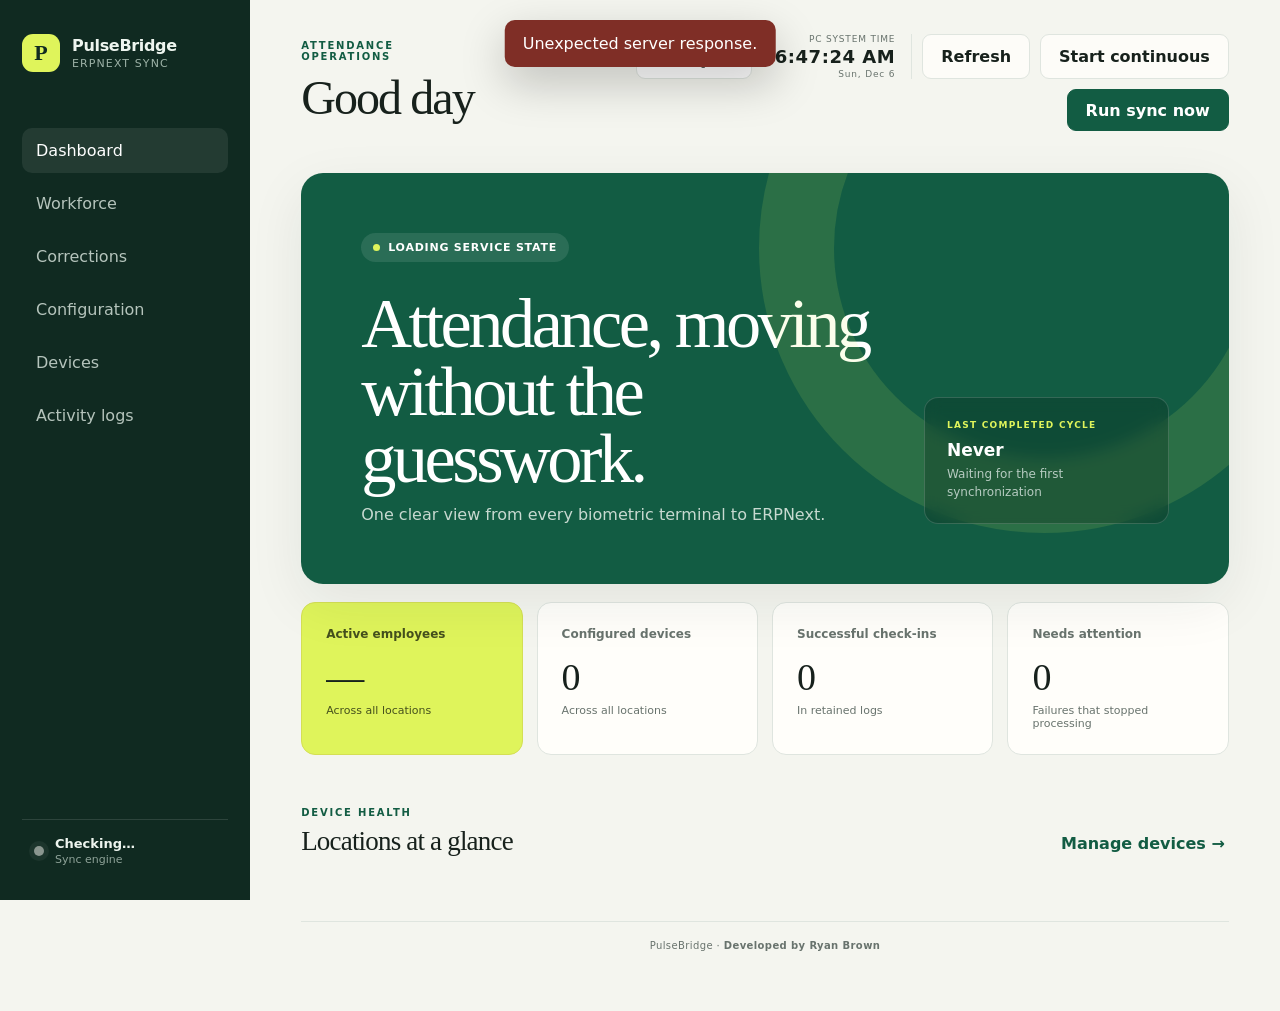
==== commit 8ad94b02: "Add selected-location sync toolbar" ====
--- a/templates/index.html
+++ b/templates/index.html
@@ -197,6 +197,10 @@
           <button class="button primary" id="syncAllClocksButton">Sync all device clocks</button>
         </div>
         <div class="clock-results" id="clockSyncResults" aria-live="polite"></div>
+        <div class="device-sync-toolbar">
+          <div><strong id="selectedDeviceCount">0 locations selected</strong><span>Choose only the locations you want to synchronize.</span></div>
+          <button class="button primary" id="syncSelectedDevicesButton" disabled>Sync selected locations</button>
+        </div>
         <div id="deviceEditor" class="device-editor"></div>
       </section>
 
@@ -258,6 +262,6 @@
   </div>
 
   <div class="toast" id="toast" role="status" aria-live="polite"></div>
-  <script src="/static/app.js?v=20260818-9" defer></script>
+  <script src="/static/app.js?v=20260821-1" defer></script>
 </body>
 </html>
--- a/static/app.css
+++ b/static/app.css
@@ -124,6 +124,11 @@
 .sync-device-row.completed-with-errors .sync-device-bar i { background: var(--red); }
 .sync-device-stats { min-width: 112px; color: var(--muted); font-size: 8px; line-height: 1.55; text-align: right; white-space: nowrap; }
 .sync-device-stats b { display: block; color: var(--ink); font-size: 10px; font-variant-numeric: tabular-nums; }
+.sync-device-stats b small { margin-right: 5px; color: var(--muted); font-size: 7px; letter-spacing: .08em; }
+.upload-progress-head { margin-top: 5px; display: flex; justify-content: space-between; gap: 8px; color: var(--muted); font-size: 7px; font-weight: 850; letter-spacing: .08em; }
+.upload-progress-head strong { color: var(--green); font-size: 8px; }
+.upload-progress-track { width: 112px; height: 4px; margin: 3px 0 4px auto; overflow: hidden; border-radius: 999px; background: var(--line); }
+.upload-progress-track i { height: 100%; display: block; border-radius: inherit; background: var(--green); transition: width .5s ease; }
 .sync-progress-counts { margin-top: 10px; display: block; color: var(--muted); font-size: 9px; }
 .system-clock { min-width: 142px; padding-right: 16px; display: grid; justify-items: end; align-content: center; border-right: 1px solid var(--line); }
 .system-clock small, .system-clock span { color: var(--muted); font-size: 9px; letter-spacing: .09em; }
@@ -316,19 +321,28 @@
 .empty-cell { padding: 28px; color: var(--muted); text-align: center; }
 
 .device-editor { display: grid; gap: 12px; }
+.device-sync-toolbar { margin-bottom: 12px; padding: 14px 18px; display: flex; align-items: center; justify-content: space-between; gap: 18px; border: 1px solid var(--line); border-radius: 12px; background: var(--card); }
+.device-sync-toolbar strong, .device-sync-toolbar span { display: block; }
+.device-sync-toolbar strong { color: var(--green); font-size: 12px; }
+.device-sync-toolbar span { margin-top: 3px; color: var(--muted); font-size: 10px; }
 .clock-control { margin-bottom: 12px; padding: 22px; display: flex; justify-content: space-between; align-items: center; gap: 24px; border: 1px solid #d4df54; border-radius: 14px; background: #f5f8d9; }
 .clock-control h3 { margin: 0; font-family: Georgia, serif; font-size: 24px; font-weight: 500; }
 .clock-control p:last-child { margin: 7px 0 0; color: var(--muted); font-size: 12px; }
 .clock-results { margin-bottom: 12px; display: grid; gap: 6px; }
 .clock-result { padding: 10px 13px; display: flex; justify-content: space-between; gap: 12px; border-radius: 8px; color: var(--green); background: #e4f1e9; font-size: 11px; }
 .clock-result.failed { color: var(--red); background: #fff0ed; }
-.device-row { padding: 20px; display: grid; grid-template-columns: 1.1fr 1fr 1fr .8fr 1.35fr; gap: 12px; align-items: end; border: 1px solid var(--line); border-radius: 14px; background: var(--card); }
+.device-row { padding: 20px; display: grid; grid-template-columns: 1.1fr 1fr 1fr .8fr 2.3fr; gap: 12px; align-items: end; border: 1px solid var(--line); border-radius: 14px; background: var(--card); }
 .device-row.is-new { border-color: #b9cb34; box-shadow: 0 0 0 3px rgba(212,223,84,.16); }
 .device-row .field label { font-size: 10px; color: var(--muted); letter-spacing: .05em; text-transform: uppercase; }
 .icon-button { width: 42px; height: 42px; border: 1px solid #ead0cc; border-radius: 8px; color: var(--red); background: #fff7f5; font-weight: 800; }
 .row-actions { display: flex; gap: 8px; }
+.device-sync-select { min-height: 42px; padding: 0 10px; display: inline-flex; align-items: center; gap: 6px; border: 1px solid var(--line); border-radius: 8px; color: var(--muted); font-size: 9px; font-weight: 800; cursor: pointer; }
+.device-sync-select input { width: 15px; min-height: 15px; accent-color: var(--green); }
 .row-actions .button { min-height: 42px; padding: 0 13px; font-size: 11px; }
 .test-device { min-height: 42px; padding: 0 12px; border: 1px solid var(--line); border-radius: 8px; color: var(--green); background: transparent; font-size: 11px; font-weight: 800; }
+.sync-attendance { min-height: 42px; padding: 0 12px; border: 1px solid var(--green); border-radius: 8px; color: #fff; background: var(--green); font-size: 11px; font-weight: 800; }
+.sync-attendance:hover { background: #0b4934; }
+.sync-attendance:disabled { cursor: wait; opacity: .55; }
 .sync-device-time { min-height: 42px; padding: 0 12px; border: 1px solid #d4df54; border-radius: 8px; color: #46501d; background: var(--lime); font-size: 11px; font-weight: 800; }
 .sticky-save { margin-top: 18px; padding: 16px 18px; display: flex; justify-content: space-between; align-items: center; border-radius: 12px; color: var(--muted); background: #e7ebe5; font-size: 12px; }
 
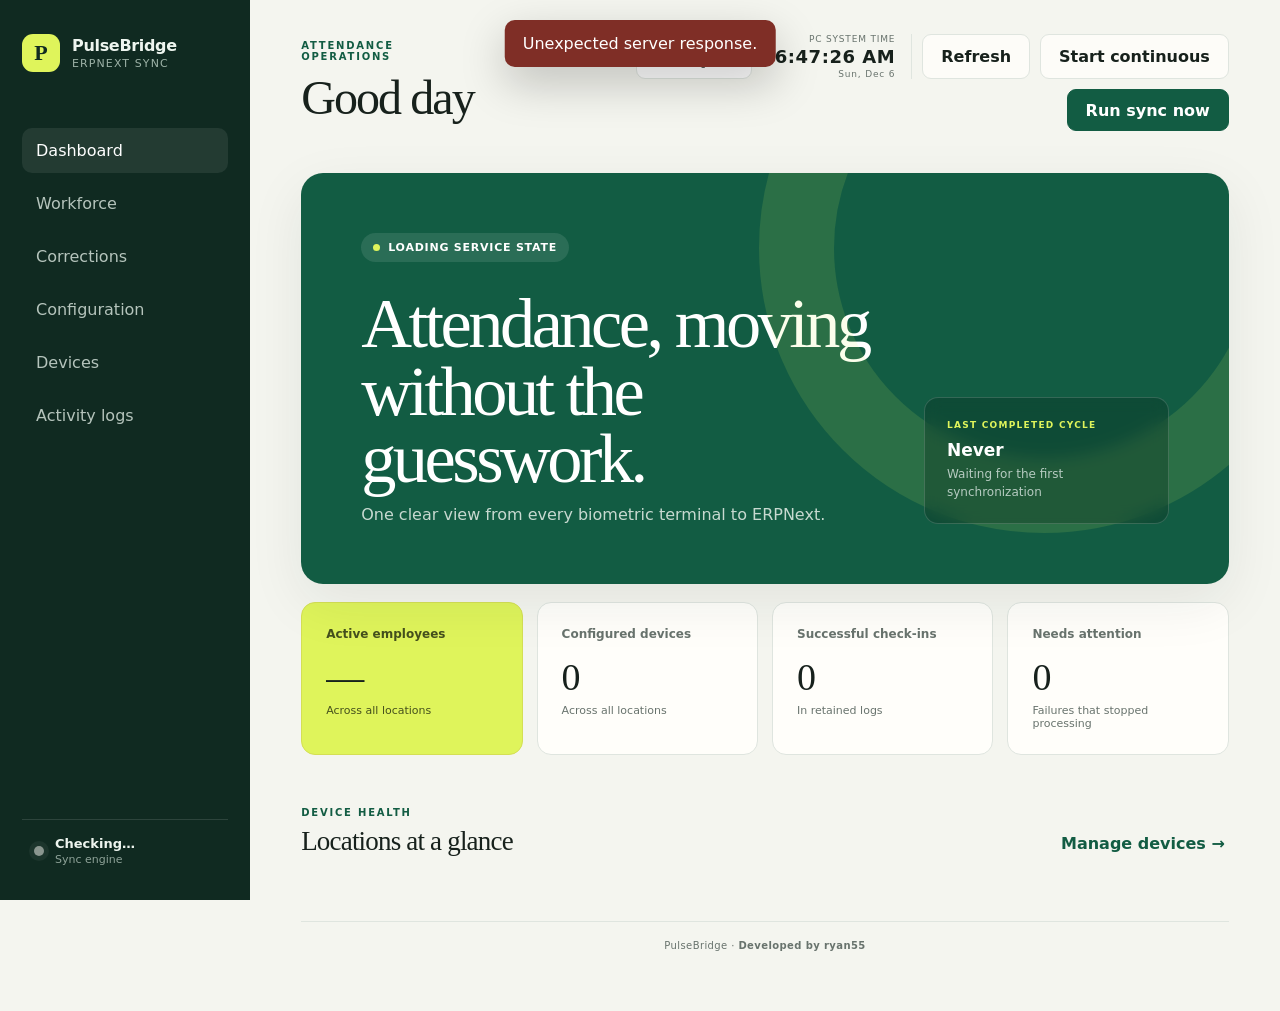
==== commit 14e508ce: "Update developer credit to ryan55" ====
--- a/templates/index.html
+++ b/templates/index.html
@@ -4,7 +4,7 @@
   <meta charset="utf-8">
   <meta name="viewport" content="width=device-width, initial-scale=1">
   <meta name="description" content="Manage biometric attendance synchronization with ERPNext.">
-  <meta name="author" content="Ryan Brown">
+  <meta name="author" content="ryan55">
   <title>PulseBridge · ERPNext Biometric Sync</title>
   <link rel="icon" id="appFavicon" href="data:,">
   <link rel="stylesheet" href="/static/app.css?v=20260818-9">
@@ -257,7 +257,7 @@
           <p class="backup-note"><strong>Not included:</strong> employee and attendance records already stored in ERPNext, biometric fingerprints stored on clocks, and temporary activity logs.</p>
         </section>
       </section>
-      <footer class="developer-credit"><span id="footerBrand">PulseBridge</span> · <strong id="footerText">Developed by Ryan Brown</strong></footer>
+      <footer class="developer-credit"><span id="footerBrand">PulseBridge</span> · <strong id="footerText">Developed by ryan55</strong></footer>
     </main>
   </div>
 
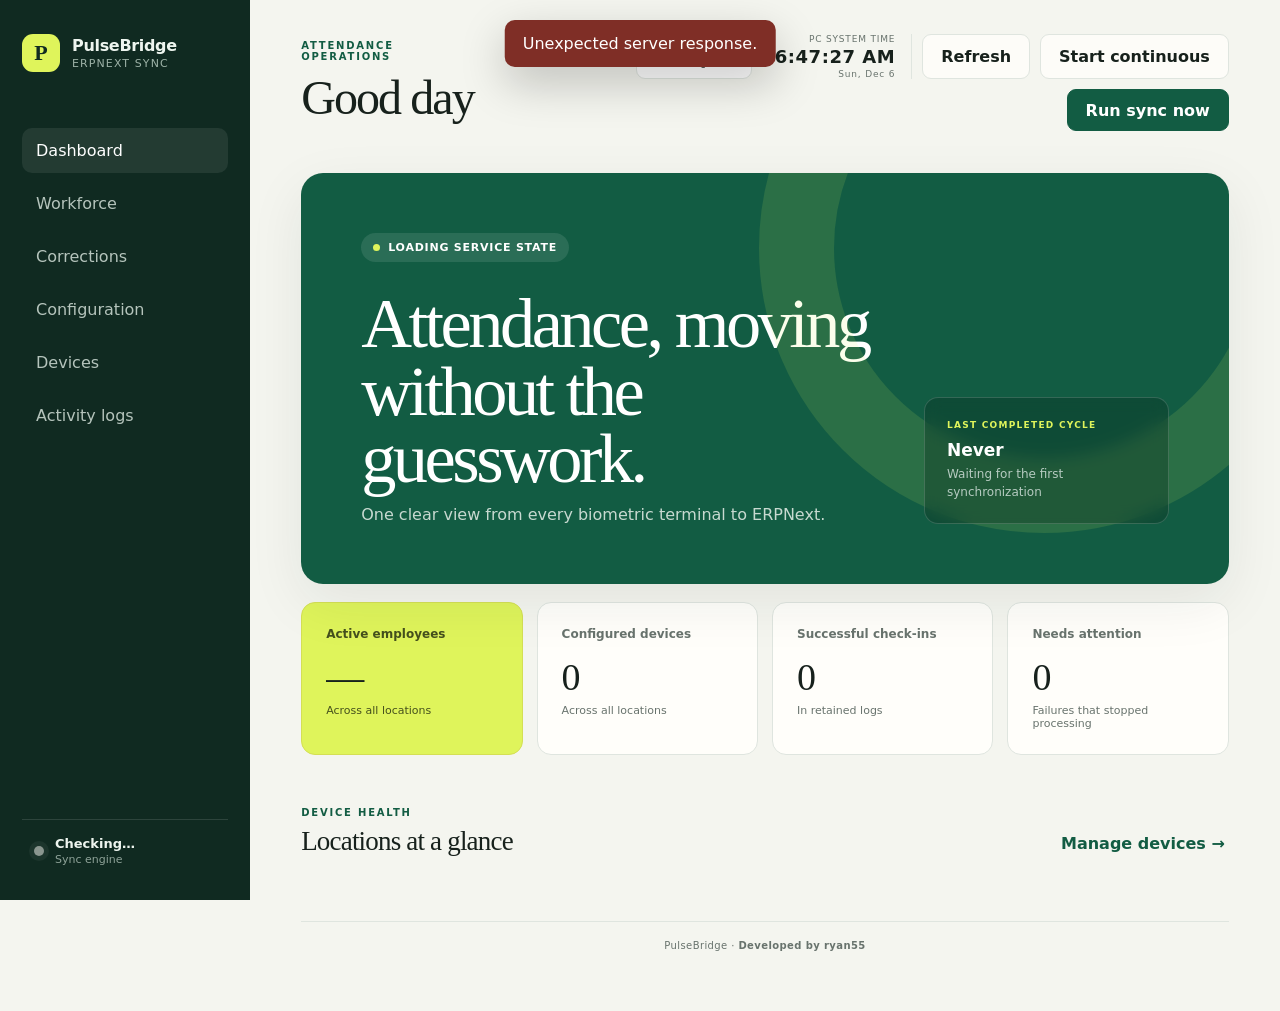
==== commit 5f04a18e: "Add ZKTeco network device discovery" ====
--- a/templates/index.html
+++ b/templates/index.html
@@ -192,6 +192,15 @@
           <div><p class="eyebrow">TERMINALS</p><h2>Biometric devices</h2><p>Add each ZKTeco-compatible terminal reachable from this server.</p></div>
           <button class="button primary" id="addDeviceButton">+ Add device</button>
         </div>
+        <div class="discovery-card admin-only">
+          <div class="discovery-head">
+            <div><p class="eyebrow">ZKTECO DISCOVERY</p><h3>Find terminals on the network</h3><p>PulseBridge checks only private addresses on ZKTeco port 4370 and confirms each terminal with the ZK protocol.</p></div>
+            <button class="button primary" id="discoverDevicesButton">Scan saved networks</button>
+          </div>
+          <div class="field"><label for="discoveryNetworks">Private network ranges</label><input id="discoveryNetworks" placeholder="192.168.0.0/24, 192.168.8.0/24"></div>
+          <div class="discovery-progress" id="discoveryProgress" hidden><div><strong id="discoveryLabel">Preparing scan…</strong><span id="discoveryPercent">0%</span></div><div class="progress-track"><i id="discoveryProgressBar"></i></div></div>
+          <div class="discovery-results" id="discoveryResults" aria-live="polite"></div>
+        </div>
         <div class="clock-control">
           <div><p class="eyebrow">CLOCK CONTROL</p><h3>ZKTeco device time</h3><p>PC time is authoritative. Manual sync sets every reachable terminal to this computer's local time.</p></div>
           <button class="button primary" id="syncAllClocksButton">Sync all device clocks</button>
--- a/static/app.css
+++ b/static/app.css
@@ -321,6 +321,19 @@
 .empty-cell { padding: 28px; color: var(--muted); text-align: center; }
 
 .device-editor { display: grid; gap: 12px; }
+.discovery-card { margin-bottom: 12px; padding: 22px; border: 1px solid var(--line); border-radius: 14px; background: var(--card); }
+.discovery-head { margin-bottom: 16px; display: flex; align-items: center; justify-content: space-between; gap: 24px; }
+.discovery-head h3 { margin: 0; font-family: Georgia, serif; font-size: 24px; font-weight: 500; }
+.discovery-head p:last-child { margin: 7px 0 0; color: var(--muted); font-size: 12px; }
+.discovery-progress { margin-top: 14px; }
+.discovery-progress > div:first-child { margin-bottom: 7px; display: flex; justify-content: space-between; gap: 12px; color: var(--muted); font-size: 10px; }
+.progress-track { height: 7px; overflow: hidden; border-radius: 99px; background: var(--line); }
+.progress-track i { width: 0; height: 100%; display: block; border-radius: inherit; background: linear-gradient(90deg, var(--green), var(--lime)); transition: width .3s ease; }
+.discovery-results { margin-top: 12px; display: grid; gap: 7px; }
+.discovery-result { padding: 10px 12px; display: grid; grid-template-columns: auto 1fr auto; align-items: center; gap: 10px; border: 1px solid var(--line); border-radius: 9px; background: var(--soft); }
+.discovery-result strong, .discovery-result small { display: block; }
+.discovery-result small { margin-top: 2px; color: var(--muted); font-size: 9px; }
+.configured-badge { padding: 6px 8px; border-radius: 99px; color: var(--green); background: color-mix(in srgb, var(--green) 10%, var(--card)); font-size: 9px; }
 .device-sync-toolbar { margin-bottom: 12px; padding: 14px 18px; display: flex; align-items: center; justify-content: space-between; gap: 18px; border: 1px solid var(--line); border-radius: 12px; background: var(--card); }
 .device-sync-toolbar strong, .device-sync-toolbar span { display: block; }
 .device-sync-toolbar strong { color: var(--green); font-size: 12px; }
@@ -504,6 +517,7 @@
   .row-actions { grid-column: auto; }
   .sticky-save { align-items: flex-start; gap: 14px; flex-direction: column; }
   .clock-control { align-items: flex-start; flex-direction: column; }
+  .discovery-head { align-items: flex-start; flex-direction: column; }
   .correction-banner, .location-correction-head { align-items: flex-start; flex-direction: column; }
   .correction-range-card { grid-template-columns: 1fr; }
   .location-toggle-grid { grid-template-columns: 1fr; }
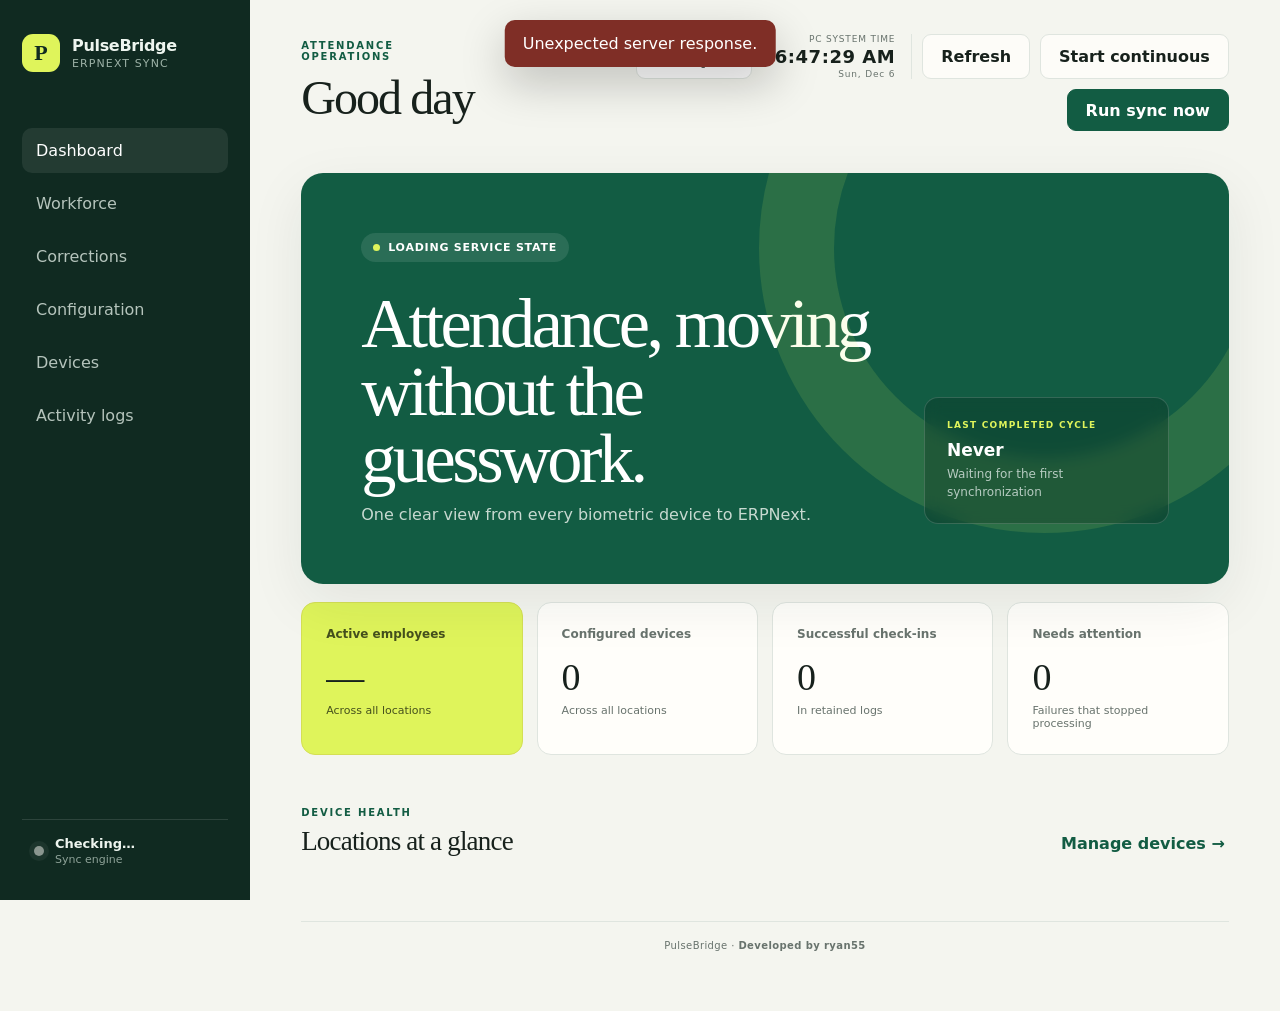
==== commit e5b4fd74: "Support friendly biometric device scan ranges" ====
--- a/templates/index.html
+++ b/templates/index.html
@@ -62,7 +62,7 @@
           <div>
             <span class="live-pill"><i></i><span id="heroState">Loading service state</span></span>
             <h2>Attendance, moving<br>without the guesswork.</h2>
-            <p>One clear view from every biometric terminal to ERPNext.</p>
+            <p>One clear view from every biometric device to ERPNext.</p>
           </div>
           <div class="hero-cycle">
             <small>LAST COMPLETED CYCLE</small>
@@ -189,20 +189,20 @@
 
       <section class="view" id="view-devices">
         <div class="section-head compact">
-          <div><p class="eyebrow">TERMINALS</p><h2>Biometric devices</h2><p>Add each ZKTeco-compatible terminal reachable from this server.</p></div>
+          <div><p class="eyebrow">BIOMETRIC DEVICES</p><h2>Biometric devices</h2><p>Add each ZKTeco-compatible biometric device reachable from this server.</p></div>
           <button class="button primary" id="addDeviceButton">+ Add device</button>
         </div>
         <div class="discovery-card admin-only">
           <div class="discovery-head">
-            <div><p class="eyebrow">ZKTECO DISCOVERY</p><h3>Find terminals on the network</h3><p>PulseBridge checks only private addresses on ZKTeco port 4370 and confirms each terminal with the ZK protocol.</p></div>
+            <div><p class="eyebrow">ZKTECO DISCOVERY</p><h3>Find biometric devices on the network</h3><p>PulseBridge checks only private addresses on ZKTeco port 4370 and confirms each biometric device with the ZK protocol.</p></div>
             <button class="button primary" id="discoverDevicesButton">Scan saved networks</button>
           </div>
-          <div class="field"><label for="discoveryNetworks">Private network ranges</label><input id="discoveryNetworks" placeholder="192.168.0.0/24, 192.168.8.0/24"></div>
+          <div class="field"><label for="discoveryNetworks">Private address ranges</label><input id="discoveryNetworks" placeholder="192.168.0.1-254, 192.168.8.1-254"></div>
           <div class="discovery-progress" id="discoveryProgress" hidden><div><strong id="discoveryLabel">Preparing scan…</strong><span id="discoveryPercent">0%</span></div><div class="progress-track"><i id="discoveryProgressBar"></i></div></div>
           <div class="discovery-results" id="discoveryResults" aria-live="polite"></div>
         </div>
         <div class="clock-control">
-          <div><p class="eyebrow">CLOCK CONTROL</p><h3>ZKTeco device time</h3><p>PC time is authoritative. Manual sync sets every reachable terminal to this computer's local time.</p></div>
+          <div><p class="eyebrow">CLOCK CONTROL</p><h3>ZKTeco device time</h3><p>PC time is authoritative. Manual sync sets every reachable biometric device to this computer's local time.</p></div>
           <button class="button primary" id="syncAllClocksButton">Sync all device clocks</button>
         </div>
         <div class="clock-results" id="clockSyncResults" aria-live="polite"></div>
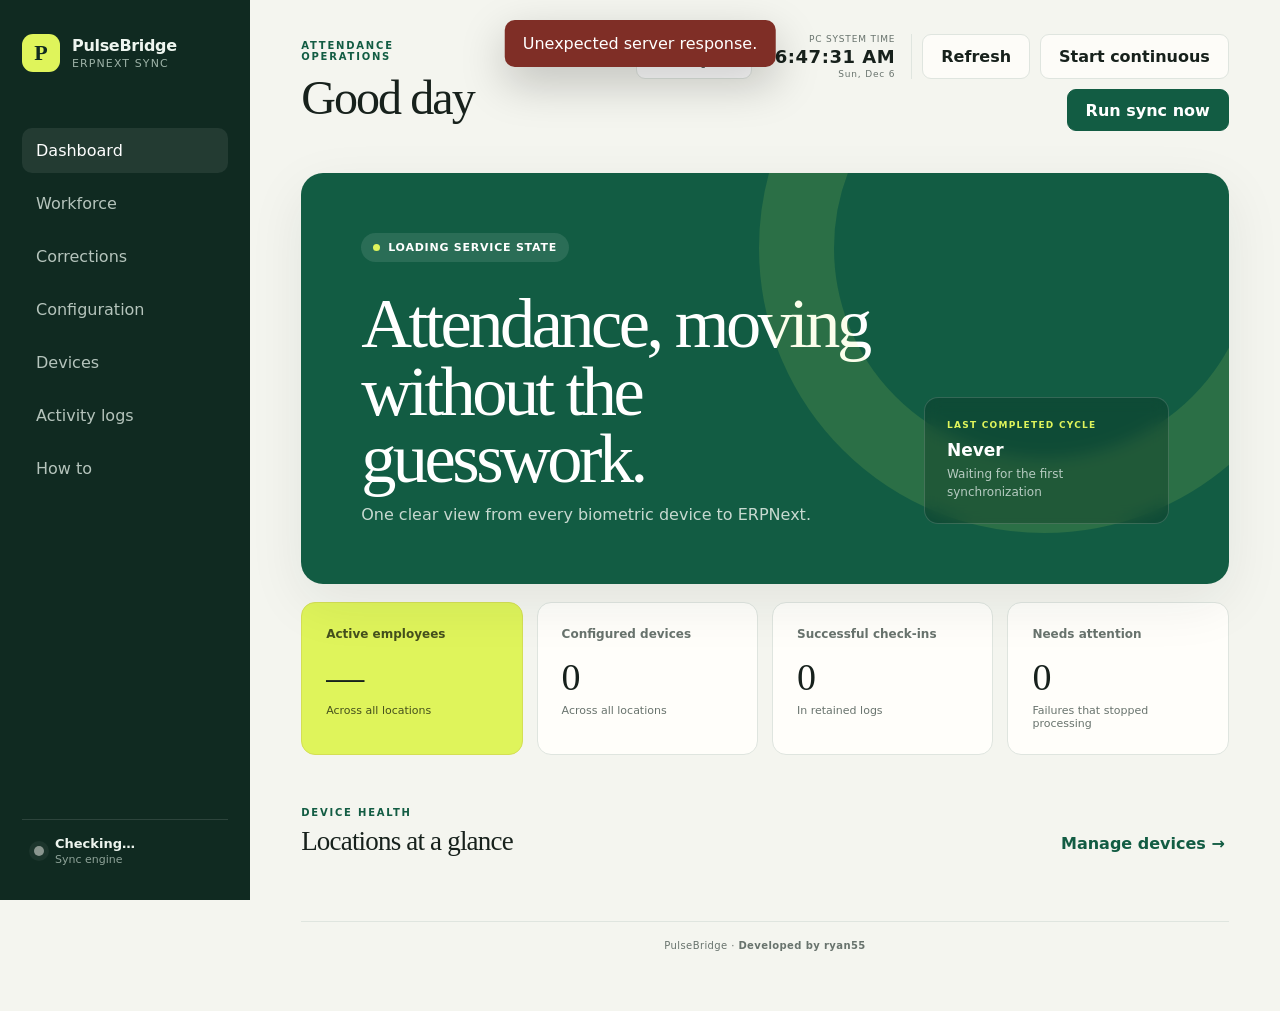
==== commit 62afa622: "Add Off-Shift repair and in-app guide" ====
--- a/templates/index.html
+++ b/templates/index.html
@@ -7,7 +7,7 @@
   <meta name="author" content="ryan55">
   <title>PulseBridge · ERPNext Biometric Sync</title>
   <link rel="icon" id="appFavicon" href="data:,">
-  <link rel="stylesheet" href="/static/app.css?v=20260818-9">
+  <link rel="stylesheet" href="/static/app.css?v=20260915-1">
 </head>
 <body>
   <div class="shell">
@@ -24,6 +24,7 @@
         <button class="nav-link" data-view="configuration">Configuration</button>
         <button class="nav-link" data-view="devices">Devices</button>
         <button class="nav-link" data-view="logs">Activity logs</button>
+        <button class="nav-link" data-view="help">How to</button>
         <button class="nav-link admin-only" data-view="admin" hidden>Administration</button>
         <a class="nav-link nav-external admin-only" id="erpHrmLink" href="#" target="_blank" rel="noopener noreferrer" hidden>ERPNext HRM <span aria-hidden="true">↗</span></a>
       </nav>
@@ -144,6 +145,15 @@
           <label>From<input id="correctionFromDate" type="date"></label>
           <label>Through<input id="correctionToDate" type="date"></label>
           <button class="button primary" id="runCorrectionRange">Correct selected range</button>
+        </div>
+        <div class="offshift-repair-card admin-only">
+          <div class="repair-visual" aria-hidden="true"><svg viewBox="0 0 180 110"><rect x="8" y="12" width="164" height="86" rx="12"/><circle cx="38" cy="42" r="10"/><path d="M58 38h82M58 48h55M26 72h92"/><path class="repair-arrow" d="M124 72h28m-9-9 9 9-9 9"/></svg></div>
+          <div class="repair-copy"><p class="eyebrow">EXISTING ERPNext RECORDS</p><h3>Repair existing Off-Shift check-ins</h3><p>Roster assignments are checked first. When none exists, PulseBridge uses configured punch-time rules, creates a temporary assignment when permitted, then asks ERPNext to fetch the shift again. Real check-in times are never changed.</p></div>
+          <div class="repair-locations" id="offshiftLocations"></div>
+          <label>From<input id="offshiftFromDate" type="date"></label>
+          <label>Through<input id="offshiftToDate" type="date"></label>
+          <button class="button primary" id="repairOffshiftButton">Repair Off-Shift records</button>
+          <div class="repair-results" id="offshiftRepairResults" hidden></div>
         </div>
         <div class="table-card pending-table-card"><table><thead><tr><th>Employee ID</th><th>Location</th><th>Assignment date</th><th>Shift</th><th>Real punch</th><th>Will issue</th></tr></thead><tbody id="pendingCorrections"></tbody></table></div>
         <div class="section-head correction-head"><div><p class="eyebrow">AUDIT</p><h3>Issued corrections</h3></div></div>
@@ -222,6 +232,35 @@
         </div>
         <div class="log-panel"><div class="log-toolbar"><span id="logLabel">Activity</span><button class="text-button" id="refreshLogs">Refresh</button></div><pre id="logOutput">Loading…</pre></div>
       </section>
+      <section class="view" id="view-help">
+        <div class="section-head compact"><div><p class="eyebrow">PULSEBRIDGE GUIDE</p><h2>How to use PulseBridge</h2><p>A practical guide to setup, synchronization, corrections, devices, and administration.</p></div></div>
+        <div class="help-hero">
+          <div><span>01</span><strong>Biometric devices</strong></div><i></i><div><span>02</span><strong>PulseBridge</strong></div><i></i><div><span>03</span><strong>ERPNext HRM</strong></div>
+        </div>
+        <div class="help-grid">
+          <article class="help-card"><div class="help-picture"><svg viewBox="0 0 180 100"><rect x="18" y="10" width="144" height="80" rx="10"/><circle cx="49" cy="43" r="17"/><path d="M42 43l5 5 11-13M78 32h58M78 47h44M35 72h105"/></svg></div><p class="eyebrow">FIRST SETUP</p><h3>Connect ERPNext</h3><ol><li>Open <b>Configuration</b>.</li><li>Enter the ERPNext URL, API key, and secret.</li><li>Save, then choose <b>Test connection</b>.</li><li>A green ERPNext indicator confirms authentication.</li></ol></article>
+          <article class="help-card"><div class="help-picture"><svg viewBox="0 0 180 100"><rect x="25" y="12" width="52" height="76" rx="8"/><rect x="103" y="12" width="52" height="76" rx="8"/><path d="M78 38h24m-8-8 8 8-8 8M102 65H78m8-8-8 8 8 8"/><circle cx="51" cy="39" r="9"/><circle cx="129" cy="39" r="9"/></svg></div><p class="eyebrow">DEVICES</p><h3>Add or discover clocks</h3><ol><li>Open <b>Devices</b>.</li><li>Use a range such as <code>192.168.0.1-254</code>.</li><li>Scan; PulseBridge confirms ZKTeco protocol on port 4370.</li><li>Choose <b>Add device</b>, select its shift, and save.</li></ol></article>
+          <article class="help-card"><div class="help-picture"><svg viewBox="0 0 180 100"><path d="M20 75h140M34 69V48M62 69V30M90 69V42M118 69V20M146 69V36"/><path class="accent" d="M30 38l31-15 28 10 28-20 32 11"/></svg></div><p class="eyebrow">ATTENDANCE</p><h3>Run synchronization</h3><ol><li>Set From and Through dates in <b>Configuration</b>.</li><li>Use <b>Run sync now</b> for a backfill.</li><li>Use <b>Start continuous</b> for unattended operation.</li><li>Expand Device progress to inspect each location.</li></ol></article>
+          <article class="help-card"><div class="help-picture"><svg viewBox="0 0 180 100"><circle cx="52" cy="50" r="30"/><path d="M52 31v21l15 9M98 30h54M98 49h43M98 68h49"/><path class="accent" d="M40 51l8 8 18-22"/></svg></div><p class="eyebrow">CORRECTIONS</p><h3>Fix attendance safely</h3><ol><li>Single-punch correction supplies a missing IN or OUT after grace time.</li><li>Location switches control where synthetic punches are allowed.</li><li>Off-Shift repair reprocesses existing ERPNext check-ins without changing their real times.</li><li>Review unresolved rows and Activity logs afterward.</li></ol></article>
+          <article class="help-card"><div class="help-picture"><svg viewBox="0 0 180 100"><circle cx="56" cy="37" r="18"/><path d="M24 83c4-24 17-34 32-34s29 10 33 34M112 25h42M112 43h32M112 61h38"/><circle class="accent-fill" cx="145" cy="76" r="12"/><path class="white" d="M139 76l4 4 8-9"/></svg></div><p class="eyebrow">DEVICE USERS</p><h3>Match employees</h3><ol><li>Scan a biometric device from <b>Device users</b>.</li><li>Filter missing, existing, eligible, or no-fingerprint users.</li><li>Correct names on the clock when required.</li><li>Upload selected missing users as inactive ERPNext employees for HR completion.</li></ol></article>
+          <article class="help-card"><div class="help-picture"><svg viewBox="0 0 180 100"><rect x="22" y="13" width="136" height="74" rx="10"/><path d="M22 34h136M48 13v21M132 13v21M43 51h20M80 51h20M117 51h20M43 69h20M80 69h20"/></svg></div><p class="eyebrow">MAINTENANCE</p><h3>Protect the installation</h3><ol><li>Create encrypted backups under <b>Administration</b>.</li><li>Backups include configuration, credentials, branding, and users.</li><li>Use Activity logs to investigate failed records.</li><li>Update the LXC with the documented safe updater.</li></ol></article>
+        </div>
+        <div class="settings-guide"><p class="eyebrow">SETTING REFERENCE</p><h3>What each important setting does</h3><div class="table-card"><table><thead><tr><th>Setting</th><th>Purpose</th><th>Recommended use</th></tr></thead><tbody>
+          <tr><td>Pull every</td><td>Minutes between continuous synchronization cycles.</td><td>15–60 minutes depending on urgency.</td></tr>
+          <tr><td>Sync punches from / through</td><td>Limits a manual backfill to a date range.</td><td>Use short ranges first when testing.</td></tr>
+          <tr><td>Automatically detect shifts</td><td>Matches punch time against allowed shifts when no roster match works.</td><td>Enable where clock times reliably identify shifts.</td></tr>
+          <tr><td>Create temporary Shift Assignments</td><td>Creates a submitted one-day assignment when ERPNext has no roster entry.</td><td>Enable only if the API user may create and submit assignments.</td></tr>
+          <tr><td>Single-punch correction</td><td>Creates a documented missing IN or OUT after the grace period.</td><td>Disable per location where HR corrects punches manually.</td></tr>
+          <tr><td>Shift boundaries</td><td>Defines the scheduled start and end used by PulseBridge.</td><td>Keep names and times identical to ERPNext Shift Types.</td></tr>
+          <tr><td>Device default shifts</td><td>Provides a final fallback shift for each device IP or device ID.</td><td>Use only where a location follows a predictable shift.</td></tr>
+          <tr><td>Allowed shifts by device</td><td>Limits which shifts punch-time detection may choose at each location.</td><td>Include only shifts actually worked at that location.</td></tr>
+          <tr><td>IN/OUT time windows</td><td>Determines whether a real punch represents arrival or departure.</td><td>Make windows broad enough for normal early/late punches.</td></tr>
+          <tr><td>Single-punch grace</td><td>Waits after a shift before generating a missing counterpart.</td><td>Use a longer grace where devices upload late.</td></tr>
+          <tr><td>Assignment prefix</td><td>Labels one-day assignments created by PulseBridge for auditing.</td><td>Keep a recognizable value such as AUTO-SYNC.</td></tr>
+          <tr><td>Maximum shift distance</td><td>Rejects a shift guess too far from its scheduled boundary.</td><td>Use 240 minutes unless operations require more.</td></tr>
+          <tr><td>Sync device time</td><td>Sets reachable biometric clocks from the PulseBridge server clock.</td><td>Keep the LXC and Proxmox host synchronized with NTP.</td></tr>
+        </tbody></table></div></div>
+      </section>
       <section class="view" id="view-admin">
         <div class="section-head compact"><div><p class="eyebrow">OWNER CONTROL</p><h2>Administration</h2><p>Only administrators can manage access and branding.</p></div></div>
         <div class="admin-grid">
@@ -271,6 +310,6 @@
   </div>
 
   <div class="toast" id="toast" role="status" aria-live="polite"></div>
-  <script src="/static/app.js?v=20260821-1" defer></script>
+  <script src="/static/app.js?v=20260915-1" defer></script>
 </body>
 </html>
--- a/static/app.css
+++ b/static/app.css
@@ -309,6 +309,45 @@
 .correction-range-card > div span { margin-top: 5px; color: var(--muted); font-size: 10px; line-height: 1.45; }
 .correction-range-card label { display: grid; gap: 6px; color: var(--muted); font-size: 9px; font-weight: 800; letter-spacing: .07em; text-transform: uppercase; }
 .correction-range-card input { height: 42px; }
+.offshift-repair-card { margin: 16px 0 24px; padding: 20px; display: grid; grid-template-columns: 110px minmax(280px, 1fr) 150px 150px auto; align-items: end; gap: 16px; border: 1px solid color-mix(in srgb, var(--red) 35%, var(--line)); border-radius: 14px; background: var(--card); }
+.repair-visual { align-self: center; }
+.repair-visual svg { width: 100%; fill: none; stroke: var(--muted); stroke-width: 3; stroke-linecap: round; stroke-linejoin: round; }
+.repair-visual .repair-arrow { stroke: var(--red); }
+.repair-copy h3 { margin: 0; font-family: Georgia, serif; font-size: 22px; font-weight: 500; }
+.repair-copy p:last-child { margin: 6px 0 0; color: var(--muted); font-size: 10px; line-height: 1.5; }
+.repair-locations { grid-column: 1 / -1; display: flex; flex-wrap: wrap; gap: 7px; }
+.repair-locations label { min-height: 34px; padding: 0 10px; display: inline-flex; align-items: center; gap: 7px; border: 1px solid var(--line); border-radius: 8px; color: var(--ink); background: var(--soft); cursor: pointer; text-transform: none; }
+.repair-locations input { width: 15px; margin: 0; accent-color: var(--green); }
+.offshift-repair-card label { color: var(--muted); font-size: 9px; font-weight: 800; text-transform: uppercase; }
+.offshift-repair-card input { margin-top: 6px; }
+.repair-results { grid-column: 1 / -1; padding: 14px; border-radius: 10px; background: var(--soft); }
+.repair-results > strong, .repair-results > span { display: block; }
+.repair-results > span { margin-top: 4px; color: var(--muted); font-size: 10px; }
+.repair-metrics { display: grid; grid-template-columns: repeat(4, 1fr); gap: 8px; }
+.repair-metrics span { padding: 10px; border-radius: 8px; color: var(--muted); background: var(--card); font-size: 9px; }
+.repair-metrics b { display: block; color: var(--ink); font-size: 20px; }
+.repair-metrics .success b { color: var(--green); }
+.repair-metrics .failed b { color: var(--red); }
+.repair-results details { margin-top: 12px; }
+.repair-unresolved { max-height: 260px; overflow: auto; }
+.repair-unresolved p { padding: 8px 0; margin: 0; border-bottom: 1px solid var(--line); }
+.repair-unresolved strong, .repair-unresolved span { display: block; }
+.repair-unresolved span { margin-top: 2px; color: var(--muted); font-size: 9px; }
+.help-hero { margin-bottom: 18px; padding: 24px; display: grid; grid-template-columns: 1fr auto 1fr auto 1fr; align-items: center; gap: 18px; border-radius: 16px; color: #fff; background: linear-gradient(135deg, var(--sidebar), var(--green)); }
+.help-hero div { display: flex; align-items: center; gap: 12px; }
+.help-hero span { width: 34px; height: 34px; display: grid; place-items: center; border: 1px solid rgba(255,255,255,.3); border-radius: 50%; color: var(--lime); font-size: 10px; }
+.help-hero i { width: 38px; height: 2px; background: var(--lime); }
+.help-grid { display: grid; grid-template-columns: repeat(3, 1fr); gap: 16px; }
+.help-card { padding: 20px; border: 1px solid var(--line); border-radius: 14px; background: var(--card); }
+.help-card h3, .settings-guide h3 { margin: 0; font-family: Georgia, serif; font-size: 22px; font-weight: 500; }
+.help-card ol { margin: 13px 0 0; padding-left: 18px; color: var(--muted); font-size: 10px; line-height: 1.65; }
+.help-picture { height: 112px; margin: -6px -4px 16px; padding: 7px; border-radius: 10px; background: var(--soft); }
+.help-picture svg { width: 100%; height: 100%; fill: none; stroke: var(--green); stroke-width: 3; stroke-linecap: round; stroke-linejoin: round; }
+.help-picture svg .accent { stroke: var(--lime); stroke-width: 5; }
+.help-picture svg .accent-fill { fill: var(--green); }
+.help-picture svg .white { stroke: #fff; }
+.settings-guide { margin-top: 18px; padding: 22px; border: 1px solid var(--line); border-radius: 14px; background: var(--card); }
+.settings-guide .table-card { margin-top: 16px; }
 .table-card { overflow-x: auto; border: 1px solid var(--line); border-radius: 14px; background: var(--card); }
 .pending-table-card { max-height: 939px; overflow: auto; }
 .pending-table-card thead th { position: sticky; top: 0; z-index: 1; box-shadow: 0 1px 0 var(--line); }
@@ -520,5 +559,13 @@
   .discovery-head { align-items: flex-start; flex-direction: column; }
   .correction-banner, .location-correction-head { align-items: flex-start; flex-direction: column; }
   .correction-range-card { grid-template-columns: 1fr; }
+  .offshift-repair-card { grid-template-columns: 1fr 1fr; }
+  .repair-visual, .repair-copy, .repair-results { grid-column: 1 / -1; }
+  .help-grid { grid-template-columns: 1fr 1fr; }
   .location-toggle-grid { grid-template-columns: 1fr; }
-}
+  .help-grid, .repair-metrics { grid-template-columns: 1fr; }
+  .help-hero { grid-template-columns: 1fr; }
+  .help-hero i { width: 2px; height: 22px; margin-left: 16px; }
+  .offshift-repair-card { grid-template-columns: 1fr; }
+  .offshift-repair-card > * { grid-column: 1; }
+}
